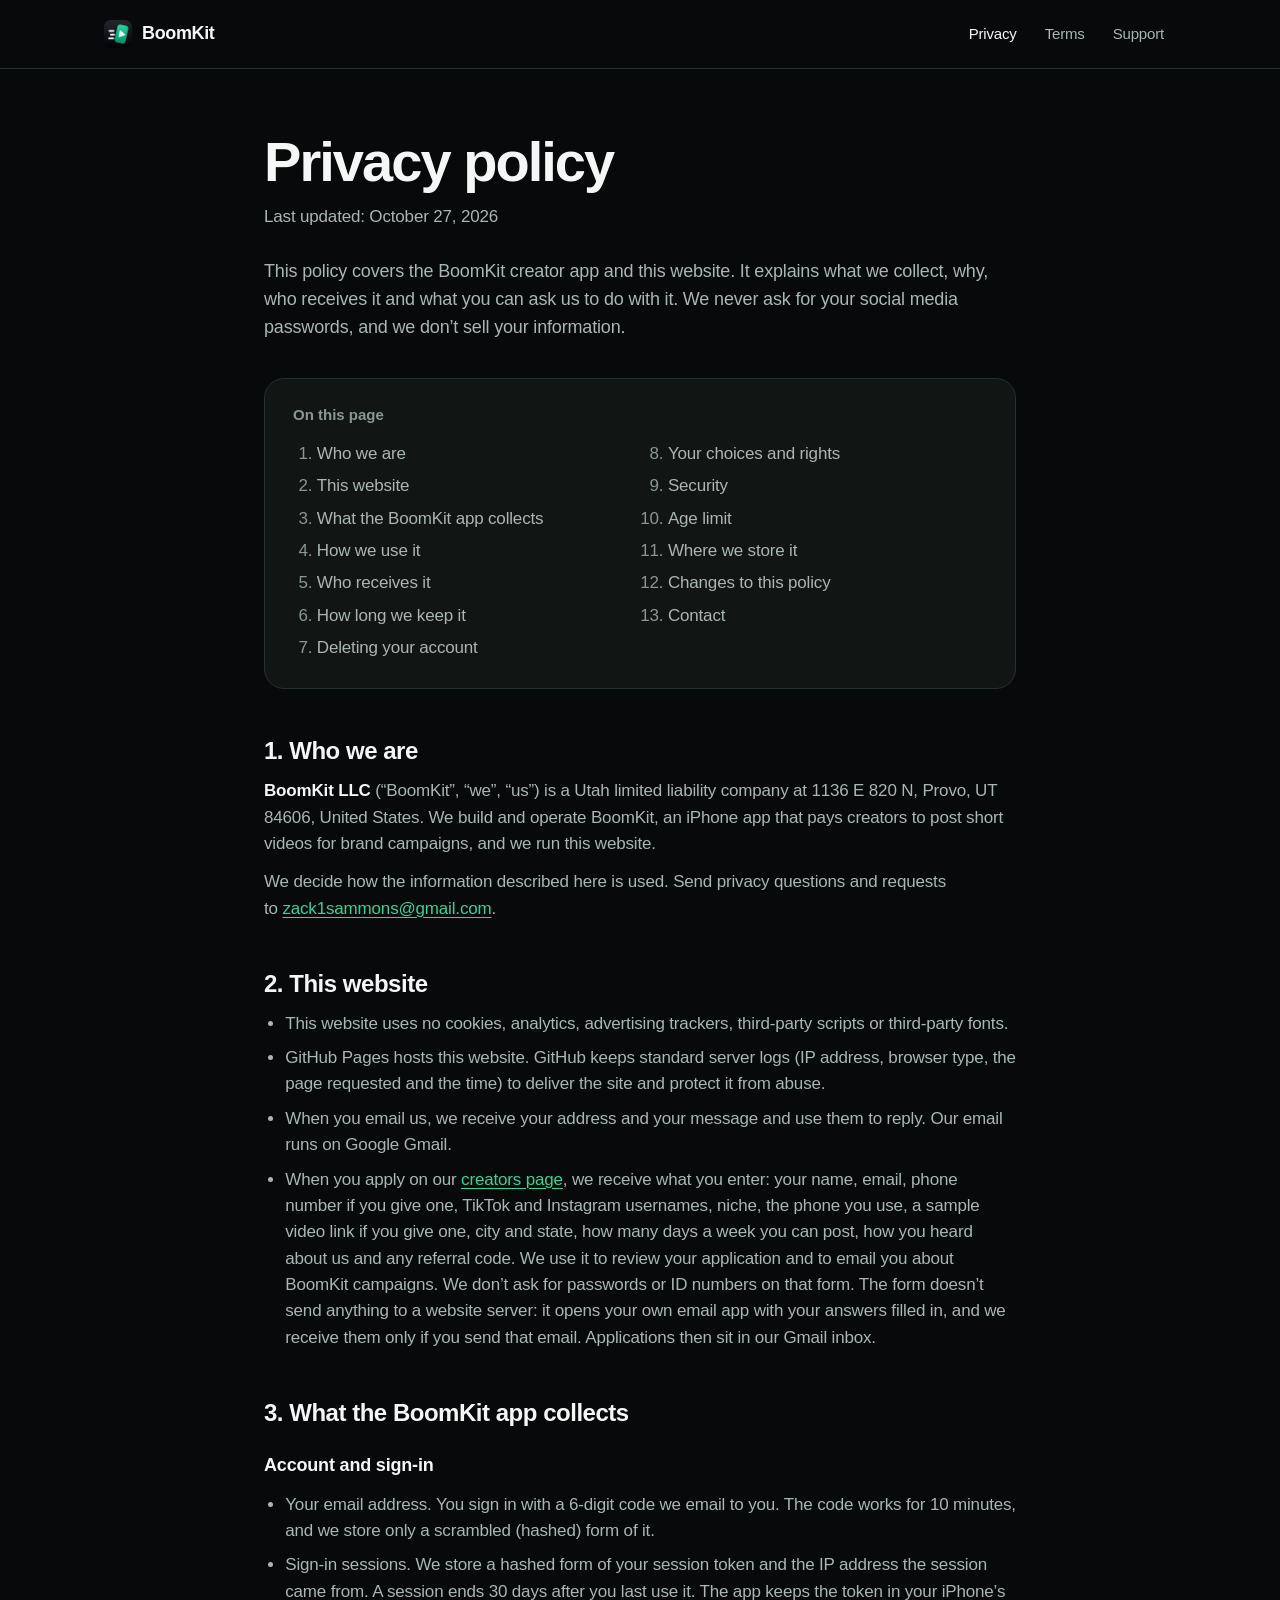
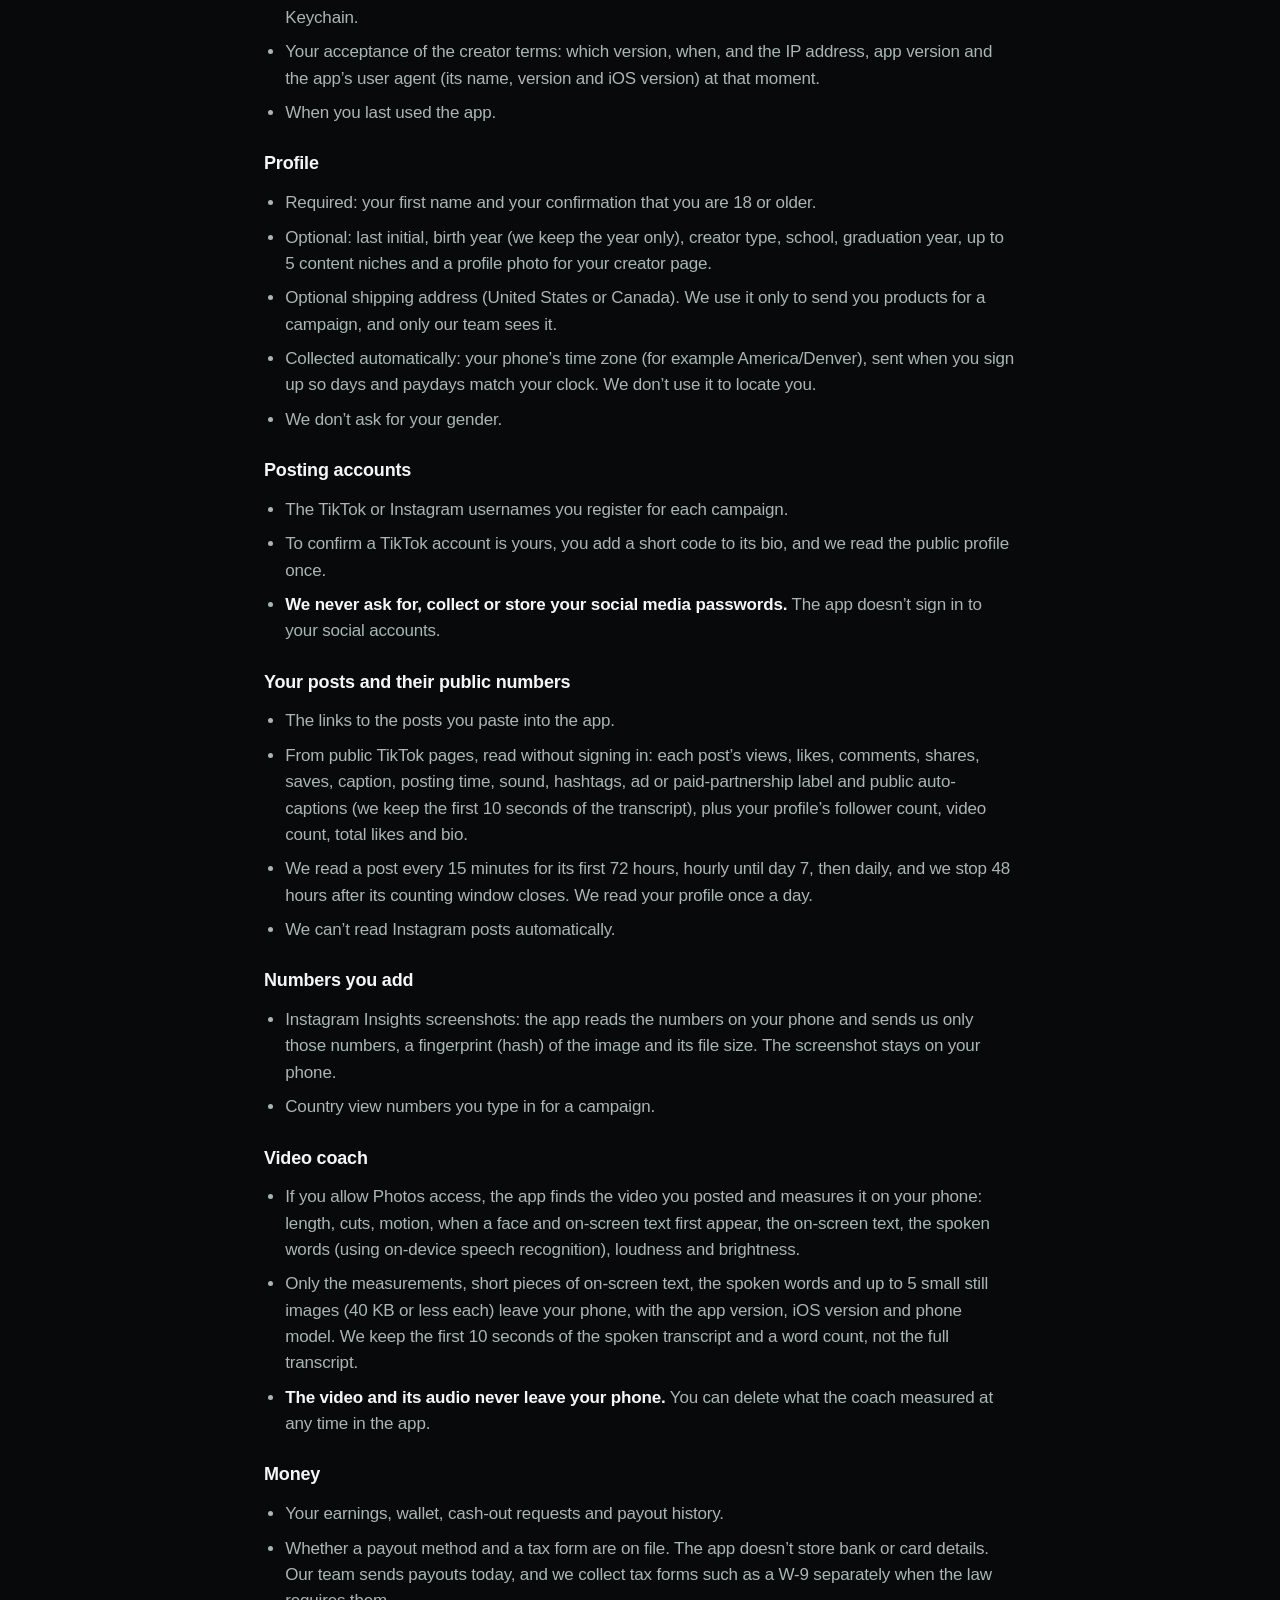
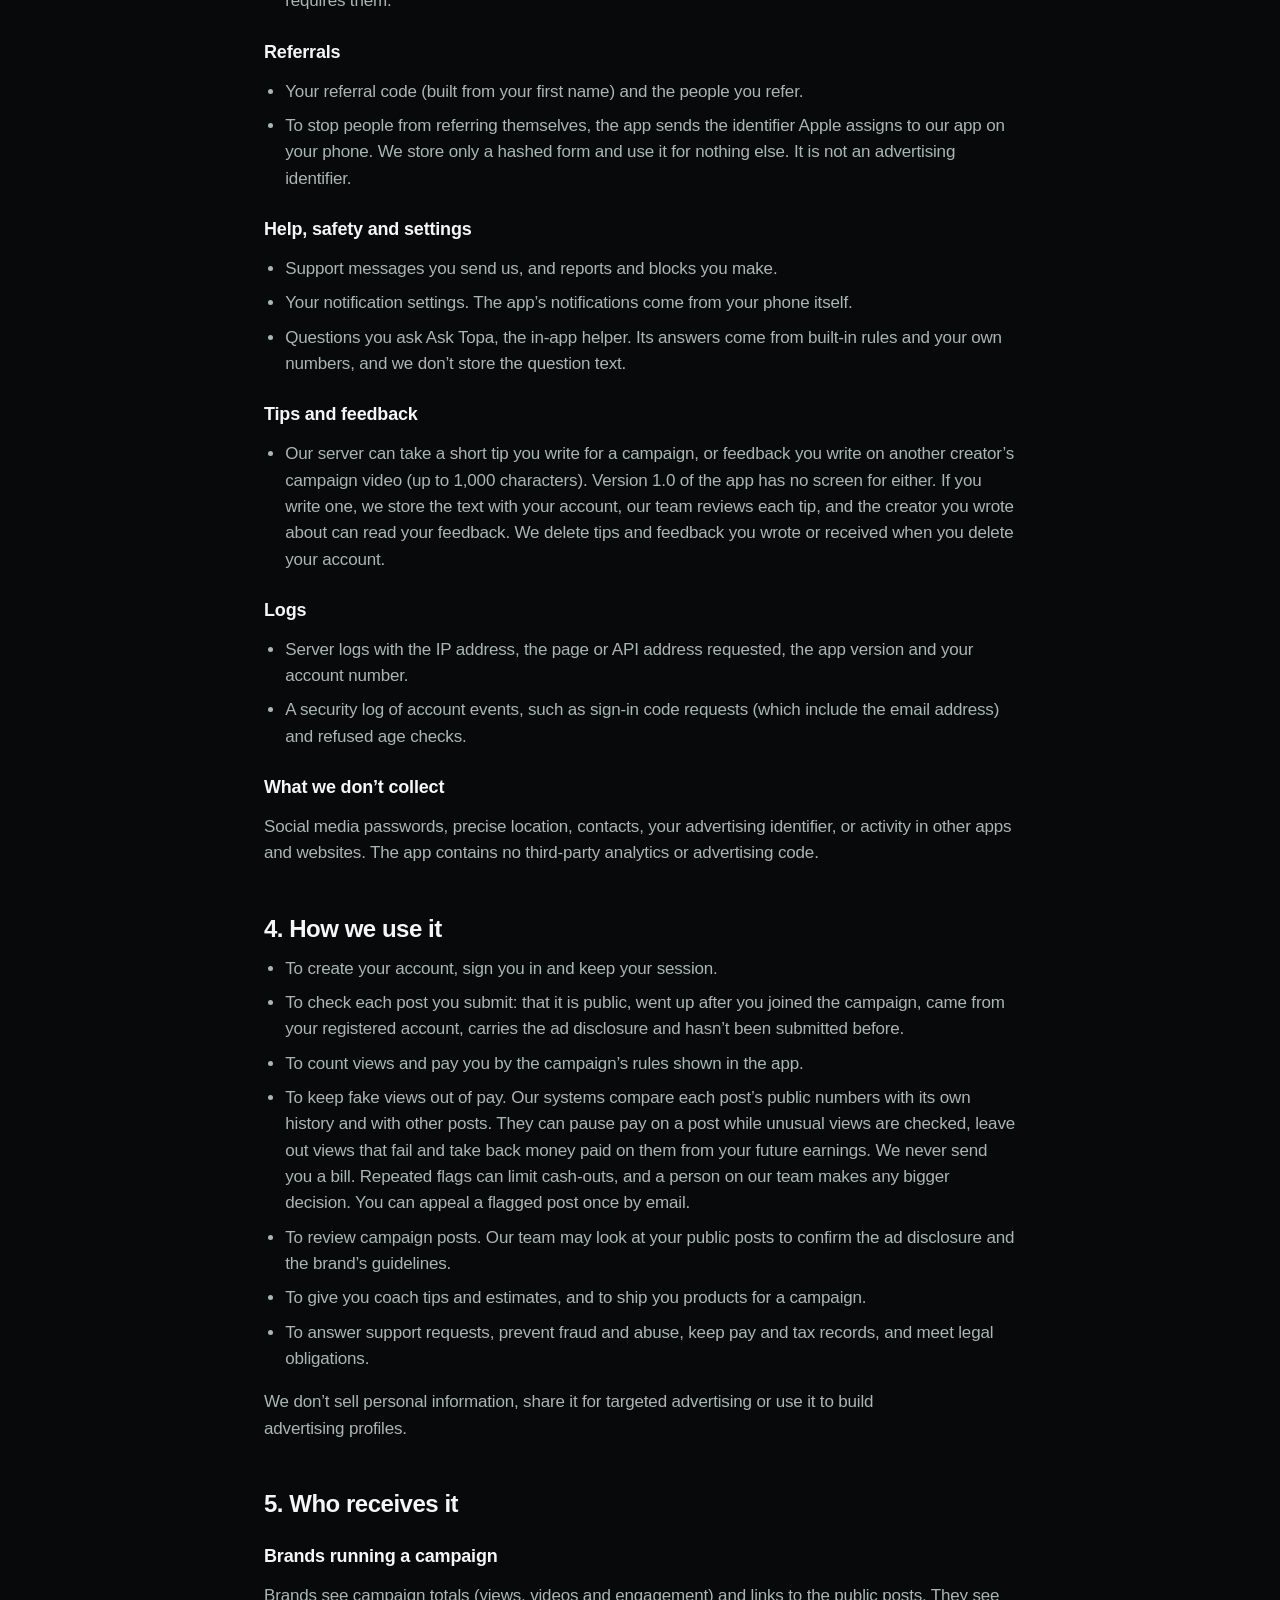
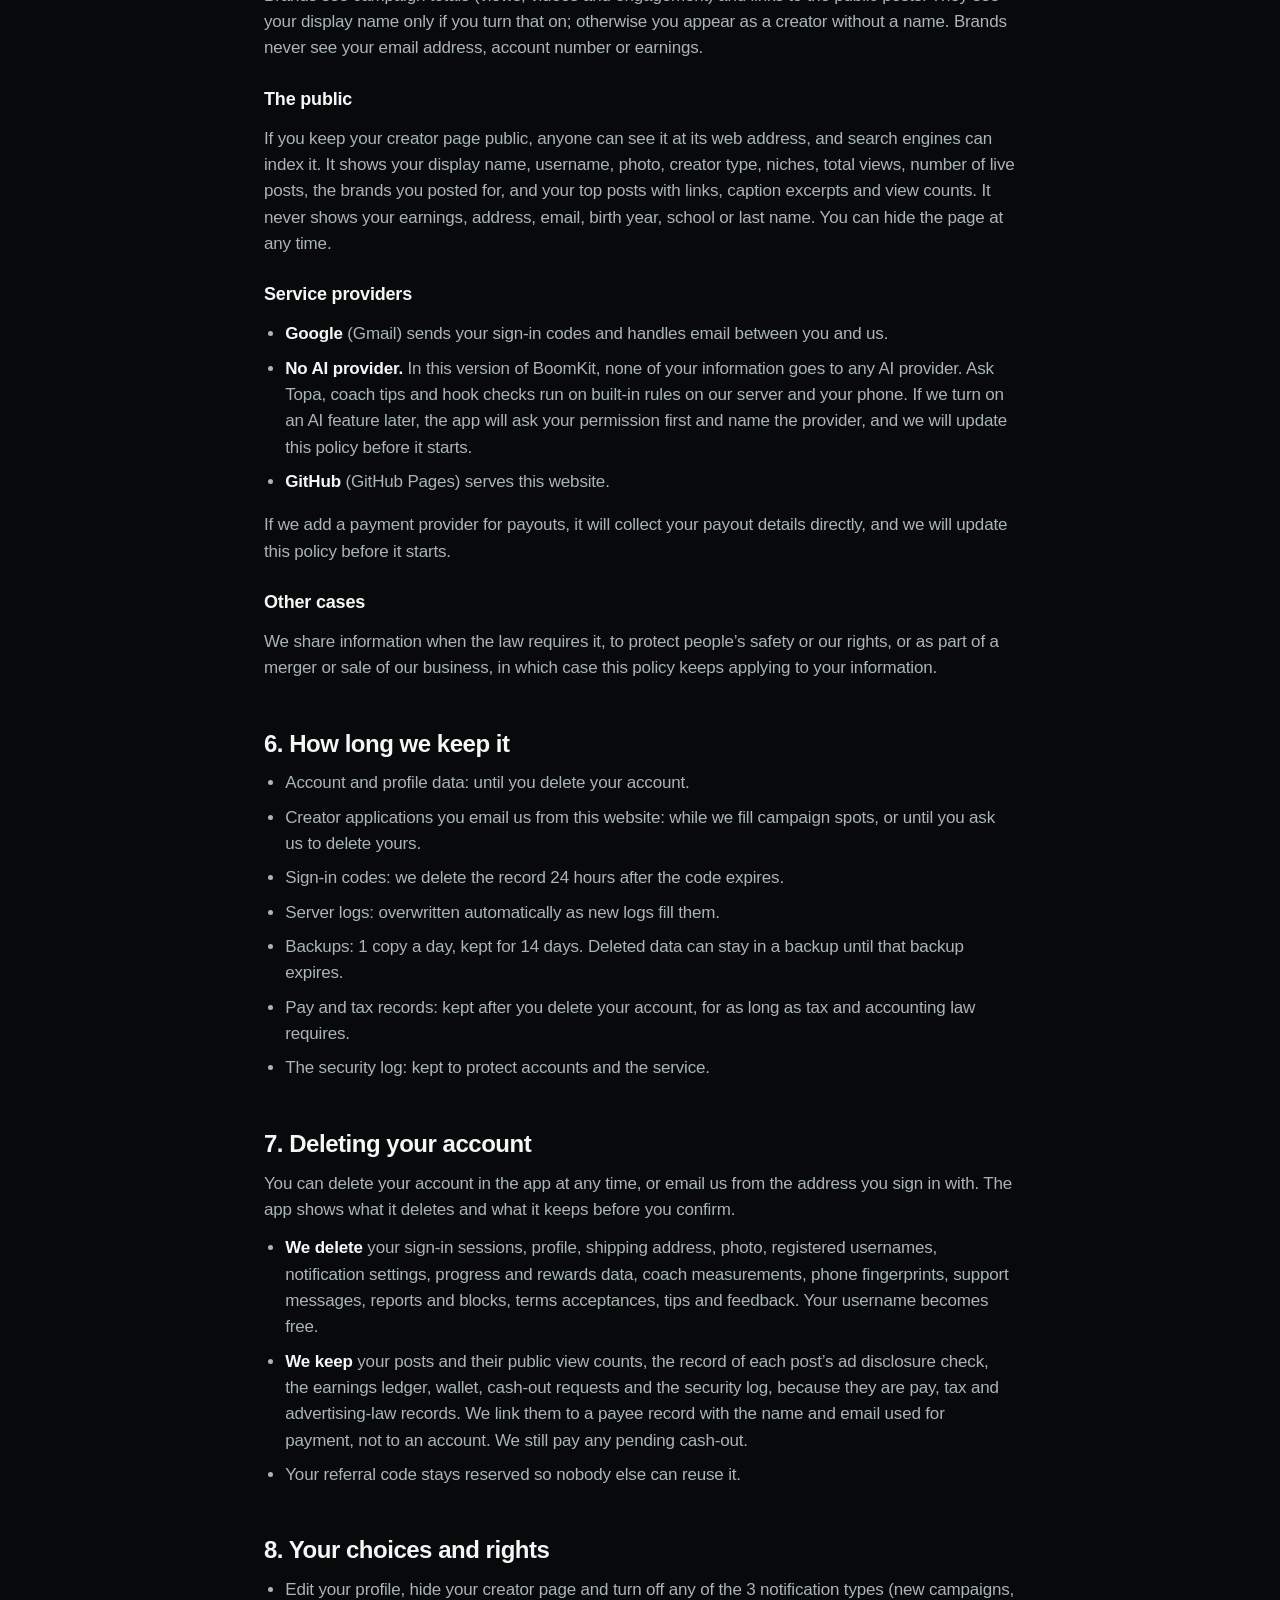
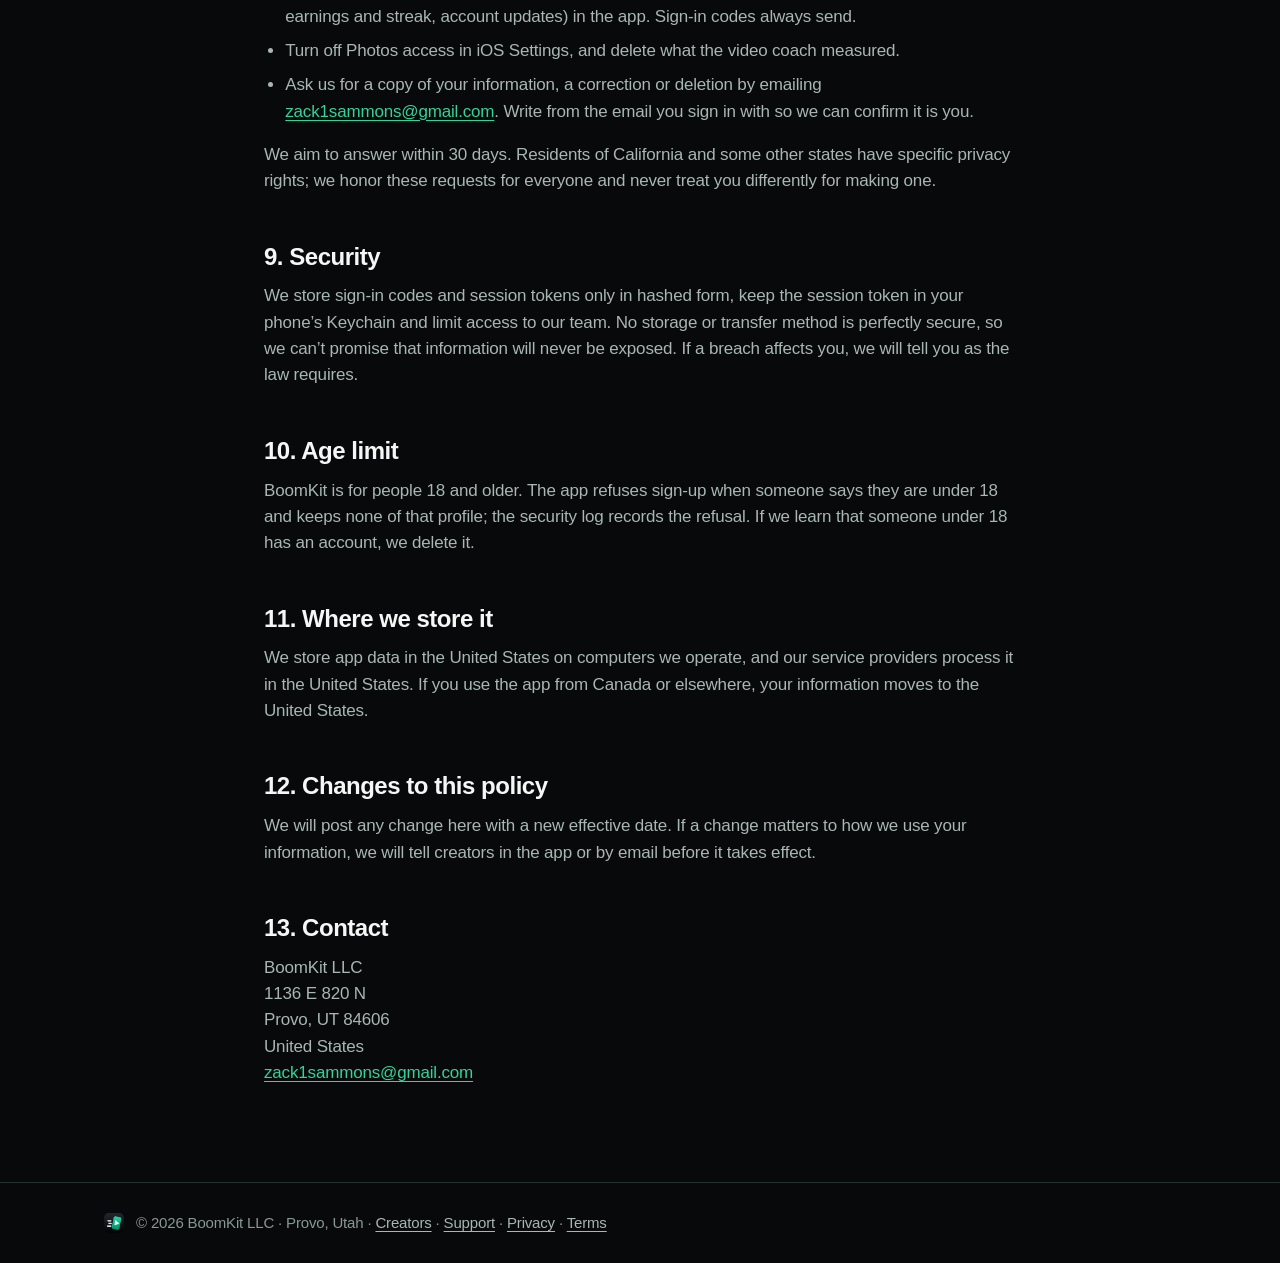
==== privacy/index.html @ 900878e3 "BoomKit site: home, creators, support, privacy, terms BoomKit LLC's public pages for the BoomKit app" ====
<!doctype html>
<!--
  LAWYER REVIEW: a lawyer should review this privacy policy before anyone relies on it.
  Adapted 2026-10-27 from the topazstudiosllc.com policy (drafted 2026-10-21, checked against the code 2026-10-24;
  Canvas/app/appstore/PRIVACY-LABELS.md maps each claim to the code). BoomKit LLC operates the app since 2026-10-27.
  Points to settle: the app server runs on Zack's Mac mini, so no encryption-in-transit claim yet; Gmail sends sign-in
  codes; the security log has no deletion period; the 30-day answer time; no retention period for emailed creator
  applications; the contact address is Zack's Gmail until zack@boomkit.app exists (assets/contact.js).
-->
<html lang="en">
<head>
  <meta charset="utf-8">
  <meta name="viewport" content="width=device-width, initial-scale=1, viewport-fit=cover">
  <title>Privacy policy: BoomKit</title>
  <meta name="description" content="How BoomKit LLC handles information in the BoomKit creator app and on this website.">
  <meta name="theme-color" content="#07090a">
  <meta name="color-scheme" content="dark">
  <link rel="canonical" href="https://zack1sammons-rgb.github.io/boomkit-site/privacy/">
  <link rel="icon" href="../assets/boomkit-icon.png" type="image/png">
  <link rel="apple-touch-icon" href="../apple-touch-icon.png">
  <link rel="stylesheet" href="../assets/site.css">
  <script src="../assets/contact.js" defer></script>
</head>
<body>
  <a class="skip" href="#main">Skip to content</a>

  <header class="site-header">
    <div class="wrap">
      <a class="brand" href="../" translate="no">
        <img src="../assets/boomkit-icon.png" width="28" height="28" alt="">
        <span>BoomKit</span>
      </a>
      <nav aria-label="Main">
        <ul class="nav">
          <li class="nav-extra"><a href="../privacy/" aria-current="page">Privacy</a></li>
          <li class="nav-extra"><a href="../terms/">Terms</a></li>
          <li><a href="../support/">Support</a></li>
        </ul>
      </nav>
    </div>
  </header>

  <main id="main" class="legal">
    <div class="wrap">
      <h1>Privacy policy</h1>
      <p class="effective">Last updated: October 27, 2026</p>
      <p class="summary">This policy covers the BoomKit creator app and this website. It explains what we collect, why, who receives it and what you can ask us to do with it. We never ask for your social media passwords, and we don’t sell your information.</p>

      <nav class="toc" aria-labelledby="toc-title">
        <h2 id="toc-title">On this page</h2>
        <ol>
          <li><a href="#who">Who we are</a></li>
          <li><a href="#website">This website</a></li>
          <li><a href="#app">What the BoomKit app collects</a></li>
          <li><a href="#use">How we use it</a></li>
          <li><a href="#sharing">Who receives it</a></li>
          <li><a href="#retention">How long we keep it</a></li>
          <li><a href="#deletion">Deleting your account</a></li>
          <li><a href="#rights">Your choices and rights</a></li>
          <li><a href="#security">Security</a></li>
          <li><a href="#children">Age limit</a></li>
          <li><a href="#location">Where we store it</a></li>
          <li><a href="#changes">Changes to this policy</a></li>
          <li><a href="#contact">Contact</a></li>
        </ol>
      </nav>

      <section id="who" aria-labelledby="who-title">
        <h2 id="who-title">1. Who we are</h2>
        <p><strong translate="no">BoomKit LLC</strong> (“BoomKit”, “we”, “us”) is a Utah limited liability company at 1136 E 820 N, Provo, UT 84606, United States. We build and operate BoomKit, an iPhone app that pays creators to post short videos for brand campaigns, and we run this website.</p>
        <p>We decide how the information described here is used. Send privacy questions and requests to <a data-email href="../support/">our support page</a>.</p>
      </section>

      <section id="website" aria-labelledby="website-title">
        <h2 id="website-title">2. This website</h2>
        <ul>
          <li>This website uses no cookies, analytics, advertising trackers, third-party scripts or third-party fonts.</li>
          <li>GitHub Pages hosts this website. GitHub keeps standard server logs (IP address, browser type, the page requested and the time) to deliver the site and protect it from abuse.</li>
          <li>When you email us, we receive your address and your message and use them to reply. Our email runs on Google Gmail.</li>
          <li>When you apply on our <a href="../creators/">creators page</a>, we receive what you enter: your name, email, phone number if you give one, TikTok and Instagram usernames, niche, the phone you use, a sample video link if you give one, city and state, how many days a week you can post, how you heard about us and any referral code. We use it to review your application and to email you about <span translate="no">BoomKit</span> campaigns. We don’t ask for passwords or ID numbers on that form. The form doesn’t send anything to a website server: it opens your own email app with your answers filled in, and we receive them only if you send that email. Applications then sit in our Gmail inbox.</li>
        </ul>
      </section>

      <section id="app" aria-labelledby="app-title">
        <h2 id="app-title">3. What the BoomKit app collects</h2>

        <h3>Account and sign-in</h3>
        <ul>
          <li>Your email address. You sign in with a 6-digit code we email to you. The code works for 10 minutes, and we store only a scrambled (hashed) form of it.</li>
          <li>Sign-in sessions. We store a hashed form of your session token and the IP address the session came from. A session ends 30 days after you last use it. The app keeps the token in your iPhone’s Keychain.</li>
          <li>Your acceptance of the creator terms: which version, when, and the IP address, app version and the app’s user agent (its name, version and iOS version) at that moment.</li>
          <li>When you last used the app.</li>
        </ul>

        <h3>Profile</h3>
        <ul>
          <li>Required: your first name and your confirmation that you are 18 or older.</li>
          <li>Optional: last initial, birth year (we keep the year only), creator type, school, graduation year, up to 5 content niches and a profile photo for your creator page.</li>
          <li>Optional shipping address (United States or Canada). We use it only to send you products for a campaign, and only our team sees it.</li>
          <li>Collected automatically: your phone’s time zone (for example America/Denver), sent when you sign up so days and paydays match your clock. We don’t use it to locate you.</li>
          <li>We don’t ask for your gender.</li>
        </ul>

        <h3>Posting accounts</h3>
        <ul>
          <li>The TikTok or Instagram usernames you register for each campaign.</li>
          <li>To confirm a TikTok account is yours, you add a short code to its bio, and we read the public profile once.</li>
          <li><strong>We never ask for, collect or store your social media passwords.</strong> The app doesn’t sign in to your social accounts.</li>
        </ul>

        <h3>Your posts and their public numbers</h3>
        <ul>
          <li>The links to the posts you paste into the app.</li>
          <li>From public TikTok pages, read without signing in: each post’s views, likes, comments, shares, saves, caption, posting time, sound, hashtags, ad or paid-partnership label and public auto-captions (we keep the first 10 seconds of the transcript), plus your profile’s follower count, video count, total likes and bio.</li>
          <li>We read a post every 15 minutes for its first 72 hours, hourly until day 7, then daily, and we stop 48 hours after its counting window closes. We read your profile once a day.</li>
          <li>We can’t read Instagram posts automatically.</li>
        </ul>

        <h3>Numbers you add</h3>
        <ul>
          <li>Instagram Insights screenshots: the app reads the numbers on your phone and sends us only those numbers, a fingerprint (hash) of the image and its file size. The screenshot stays on your phone.</li>
          <li>Country view numbers you type in for a campaign.</li>
        </ul>

        <h3>Video coach</h3>
        <ul>
          <li>If you allow Photos access, the app finds the video you posted and measures it on your phone: length, cuts, motion, when a face and on-screen text first appear, the on-screen text, the spoken words (using on-device speech recognition), loudness and brightness.</li>
          <li>Only the measurements, short pieces of on-screen text, the spoken words and up to 5 small still images (40&nbsp;KB or less each) leave your phone, with the app version, iOS version and phone model. We keep the first 10 seconds of the spoken transcript and a word count, not the full transcript.</li>
          <li><strong>The video and its audio never leave your phone.</strong> You can delete what the coach measured at any time in the app.</li>
        </ul>

        <h3>Money</h3>
        <ul>
          <li>Your earnings, wallet, cash-out requests and payout history.</li>
          <li>Whether a payout method and a tax form are on file. The app doesn’t store bank or card details. Our team sends payouts today, and we collect tax forms such as a W-9 separately when the law requires them.</li>
        </ul>

        <h3>Referrals</h3>
        <ul>
          <li>Your referral code (built from your first name) and the people you refer.</li>
          <li>To stop people from referring themselves, the app sends the identifier Apple assigns to our app on your phone. We store only a hashed form and use it for nothing else. It is not an advertising identifier.</li>
        </ul>

        <h3>Help, safety and settings</h3>
        <ul>
          <li>Support messages you send us, and reports and blocks you make.</li>
          <li>Your notification settings. The app’s notifications come from your phone itself.</li>
          <li>Questions you ask Ask Topa, the in-app helper. Its answers come from built-in rules and your own numbers, and we don’t store the question text.</li>
        </ul>

        <h3>Tips and feedback</h3>
        <ul>
          <li>Our server can take a short tip you write for a campaign, or feedback you write on another creator’s campaign video (up to 1,000 characters). Version 1.0 of the app has no screen for either. If you write one, we store the text with your account, our team reviews each tip, and the creator you wrote about can read your feedback. We delete tips and feedback you wrote or received when you delete your account.</li>
        </ul>

        <h3>Logs</h3>
        <ul>
          <li>Server logs with the IP address, the page or API address requested, the app version and your account number.</li>
          <li>A security log of account events, such as sign-in code requests (which include the email address) and refused age checks.</li>
        </ul>

        <h3>What we don’t collect</h3>
        <p>Social media passwords, precise location, contacts, your advertising identifier, or activity in other apps and websites. The app contains no third-party analytics or advertising code.</p>
      </section>

      <section id="use" aria-labelledby="use-title">
        <h2 id="use-title">4. How we use it</h2>
        <ul>
          <li>To create your account, sign you in and keep your session.</li>
          <li>To check each post you submit: that it is public, went up after you joined the campaign, came from your registered account, carries the ad disclosure and hasn’t been submitted before.</li>
          <li>To count views and pay you by the campaign’s rules shown in the app.</li>
          <li>To keep fake views out of pay. Our systems compare each post’s public numbers with its own history and with other posts. They can pause pay on a post while unusual views are checked, leave out views that fail and take back money paid on them from your future earnings. We never send you a bill. Repeated flags can limit cash-outs, and a person on our team makes any bigger decision. You can appeal a flagged post once by email.</li>
          <li>To review campaign posts. Our team may look at your public posts to confirm the ad disclosure and the brand’s guidelines.</li>
          <li>To give you coach tips and estimates, and to ship you products for a campaign.</li>
          <li>To answer support requests, prevent fraud and abuse, keep pay and tax records, and meet legal obligations.</li>
        </ul>
        <p>We don’t sell personal information, share it for targeted advertising or use it to build advertising profiles.</p>
      </section>

      <section id="sharing" aria-labelledby="sharing-title">
        <h2 id="sharing-title">5. Who receives it</h2>
        <h3>Brands running a campaign</h3>
        <p>Brands see campaign totals (views, videos and engagement) and links to the public posts. They see your display name only if you turn that on; otherwise you appear as a creator without a name. Brands never see your email address, account number or earnings.</p>

        <h3>The public</h3>
        <p>If you keep your creator page public, anyone can see it at its web address, and search engines can index it. It shows your display name, username, photo, creator type, niches, total views, number of live posts, the brands you posted for, and your top posts with links, caption excerpts and view counts. It never shows your earnings, address, email, birth year, school or last name. You can hide the page at any time.</p>

        <h3>Service providers</h3>
        <ul>
          <li><strong>Google</strong> (Gmail) sends your sign-in codes and handles email between you and us.</li>
          <li><strong>No AI provider.</strong> In this version of BoomKit, none of your information goes to any AI provider. Ask Topa, coach tips and hook checks run on built-in rules on our server and your phone. If we turn on an AI feature later, the app will ask your permission first and name the provider, and we will update this policy before it starts.</li>
          <li><strong>GitHub</strong> (GitHub Pages) serves this website.</li>
        </ul>
        <p>If we add a payment provider for payouts, it will collect your payout details directly, and we will update this policy before it starts.</p>

        <h3>Other cases</h3>
        <p>We share information when the law requires it, to protect people’s safety or our rights, or as part of a merger or sale of our business, in which case this policy keeps applying to your information.</p>
      </section>

      <section id="retention" aria-labelledby="retention-title">
        <h2 id="retention-title">6. How long we keep it</h2>
        <ul>
          <li>Account and profile data: until you delete your account.</li>
          <li>Creator applications you email us from this website: while we fill campaign spots, or until you ask us to delete yours.</li>
          <li>Sign-in codes: we delete the record 24 hours after the code expires.</li>
          <li>Server logs: overwritten automatically as new logs fill them.</li>
          <li>Backups: 1 copy a day, kept for 14 days. Deleted data can stay in a backup until that backup expires.</li>
          <li>Pay and tax records: kept after you delete your account, for as long as tax and accounting law requires.</li>
          <li>The security log: kept to protect accounts and the service.</li>
        </ul>
      </section>

      <section id="deletion" aria-labelledby="deletion-title">
        <h2 id="deletion-title">7. Deleting your account</h2>
        <p>You can delete your account in the app at any time, or email us from the address you sign in with. The app shows what it deletes and what it keeps before you confirm.</p>
        <ul>
          <li><strong>We delete</strong> your sign-in sessions, profile, shipping address, photo, registered usernames, notification settings, progress and rewards data, coach measurements, phone fingerprints, support messages, reports and blocks, terms acceptances, tips and feedback. Your username becomes free.</li>
          <li><strong>We keep</strong> your posts and their public view counts, the record of each post’s ad disclosure check, the earnings ledger, wallet, cash-out requests and the security log, because they are pay, tax and advertising-law records. We link them to a payee record with the name and email used for payment, not to an account. We still pay any pending cash-out.</li>
          <li>Your referral code stays reserved so nobody else can reuse it.</li>
        </ul>
      </section>

      <section id="rights" aria-labelledby="rights-title">
        <h2 id="rights-title">8. Your choices and rights</h2>
        <ul>
          <li>Edit your profile, hide your creator page and turn off any of the 3 notification types (new campaigns, earnings and streak, account updates) in the app. Sign-in codes always send.</li>
          <li>Turn off Photos access in iOS Settings, and delete what the video coach measured.</li>
          <li>Ask us for a copy of your information, a correction or deletion by emailing <a data-email href="../support/">our support page</a>. Write from the email you sign in with so we can confirm it is you.</li>
        </ul>
        <p>We aim to answer within 30 days. Residents of California and some other states have specific privacy rights; we honor these requests for everyone and never treat you differently for making one.</p>
      </section>

      <section id="security" aria-labelledby="security-title">
        <h2 id="security-title">9. Security</h2>
        <p>We store sign-in codes and session tokens only in hashed form, keep the session token in your phone’s Keychain and limit access to our team. No storage or transfer method is perfectly secure, so we can’t promise that information will never be exposed. If a breach affects you, we will tell you as the law requires.</p>
      </section>

      <section id="children" aria-labelledby="children-title">
        <h2 id="children-title">10. Age limit</h2>
        <p>BoomKit is for people 18 and older. The app refuses sign-up when someone says they are under 18 and keeps none of that profile; the security log records the refusal. If we learn that someone under 18 has an account, we delete it.</p>
      </section>

      <section id="location" aria-labelledby="location-title">
        <h2 id="location-title">11. Where we store it</h2>
        <p>We store app data in the United States on computers we operate, and our service providers process it in the United States. If you use the app from Canada or elsewhere, your information moves to the United States.</p>
      </section>

      <section id="changes" aria-labelledby="changes-title">
        <h2 id="changes-title">12. Changes to this policy</h2>
        <p>We will post any change here with a new effective date. If a change matters to how we use your information, we will tell creators in the app or by email before it takes effect.</p>
      </section>

      <section id="contact" aria-labelledby="contact-title">
        <h2 id="contact-title">13. Contact</h2>
        <p><span translate="no">BoomKit LLC</span><br>1136 E 820 N<br>Provo, UT 84606<br>United States<br><a data-email data-subject="BoomKit privacy" href="../support/">our support page</a></p>
      </section>
    </div>
  </main>

  <footer class="site-footer">
    <div class="wrap">
      <img src="../assets/boomkit-icon.png" width="20" height="20" alt="">
      <p><span class="nowrap">© 2026 <span translate="no">BoomKit LLC</span></span> <span class="nowrap">· Provo, Utah</span> <span class="nowrap">· <a href="../creators/">Creators</a> · <a href="../support/">Support</a> · <a href="../privacy/" aria-current="page">Privacy</a> · <a href="../terms/">Terms</a></span></p>
    </div>
  </footer>
</body>
</html>
---- assets/site.css ----
/* BoomKit. One stylesheet for every page. Dark only, matching the app (near-black canvas, the icon green). */

:root {
  color-scheme: dark;

  --bg: #07090a;
  --surface: #111615;
  --surface-2: #171d1c;
  --line: #26302e;
  --ink: #f4f7f6;
  --ink-2: #a9b6b2;
  --mute: #8a9894;
  --accent: #34d399;
  --accent-hover: #6ee7b7;
  --accent-ink: #04140b;

  --font: -apple-system, BlinkMacSystemFont, "SF Pro Text", "Segoe UI", Roboto, "Helvetica Neue", Arial, sans-serif;
  --font-display: -apple-system, BlinkMacSystemFont, "SF Pro Display", "Segoe UI", Roboto, "Helvetica Neue", Arial, sans-serif;

  /* Motion tokens, from the animate skill */
  --ease-out: cubic-bezier(0.23, 1, 0.32, 1);

  /* Radius system: controls are pills, panels are 20px */
  --r-panel: 20px;
  --r-pill: 999px;

  --gutter: max(16px, env(safe-area-inset-left, 0px));
  --gutter-r: max(16px, env(safe-area-inset-right, 0px));
}

*,
*::before,
*::after { box-sizing: border-box; }

html {
  -webkit-text-size-adjust: 100%;
  -webkit-tap-highlight-color: transparent;
  background: var(--bg);
}

@media (prefers-reduced-motion: no-preference) {
  html { scroll-behavior: smooth; }
}

body {
  margin: 0;
  background: var(--bg);
  color: var(--ink);
  font-family: var(--font);
  font-size: 17px;
  line-height: 1.55;
  letter-spacing: -0.01em;
  -webkit-font-smoothing: antialiased;
  -moz-osx-font-smoothing: grayscale;
  overflow-wrap: break-word;
}

h1, h2, h3 {
  font-family: var(--font-display);
  color: var(--ink);
  text-wrap: balance;
  margin: 0;
}

p { margin: 0; text-wrap: pretty; }

img, svg { display: block; max-width: 100%; }

a { color: var(--accent); text-decoration-thickness: 1px; text-underline-offset: 3px; }

a,
button {
  touch-action: manipulation;
  transition: color 150ms ease, background-color 150ms ease, border-color 150ms ease;
}

:focus-visible {
  outline: 2px solid var(--accent);
  outline-offset: 3px;
  border-radius: 6px;
}

[id] { scroll-margin-top: 24px; }

.skip {
  position: absolute;
  left: 16px;
  top: -100px;
  z-index: 10;
  background: var(--accent);
  color: var(--accent-ink);
  padding: 10px 16px;
  border-radius: var(--r-pill);
  font-weight: 600;
  text-decoration: none;
}
.skip:focus { top: 12px; }

.wrap {
  width: 100%;
  max-width: 1120px;
  margin: 0 auto;
  padding-left: max(24px, var(--gutter));
  padding-right: max(24px, var(--gutter-r));
}

.nowrap { white-space: nowrap; }

/* Header */

.site-header {
  padding-top: env(safe-area-inset-top, 0px);
  border-bottom: 1px solid var(--line);
}
.site-header .wrap {
  display: flex;
  align-items: center;
  justify-content: space-between;
  gap: 16px;
  min-height: 68px;
}

.brand {
  display: inline-flex;
  align-items: center;
  gap: 10px;
  color: var(--ink);
  text-decoration: none;
  font-family: var(--font-display);
  font-weight: 700;
  font-size: 18px;
  letter-spacing: -0.02em;
  min-width: 0;
  -webkit-user-select: none;
  user-select: none;
}
.brand svg { width: 28px; height: 28px; flex: none; }

.nav {
  display: flex;
  align-items: center;
  gap: 4px;
  margin: 0;
  padding: 0;
  list-style: none;
}
.nav a {
  display: inline-flex;
  align-items: center;
  min-height: 44px;
  padding: 0 12px;
  border-radius: var(--r-pill);
  color: var(--ink-2);
  text-decoration: none;
  font-size: 15px;
  font-weight: 500;
  -webkit-user-select: none;
  user-select: none;
}
.nav a[aria-current="page"] { color: var(--ink); }

/* Buttons */

.btn {
  display: inline-flex;
  align-items: center;
  justify-content: center;
  gap: 8px;
  min-height: 48px;
  padding: 0 22px;
  border-radius: var(--r-pill);
  border: 1px solid transparent;
  font-family: var(--font);
  font-size: 16px;
  font-weight: 600;
  letter-spacing: -0.01em;
  text-decoration: none;
  white-space: nowrap;
  -webkit-user-select: none;
  user-select: none;
  transition: background-color 150ms ease, border-color 150ms ease, color 150ms ease, transform 160ms var(--ease-out);
}
/* Press feedback: quick on the way down, a little slower on release (asymmetric, per review-animations) */
.btn:active { transform: scale(0.97); transition-duration: 100ms; }
.nav a:active { color: var(--ink); background: var(--surface-2); }
a:where(:not(.btn, .brand, .skip)):active { color: var(--accent-hover); }

.btn-primary { background: var(--accent); color: var(--accent-ink); }
.btn-quiet { background: transparent; color: var(--ink); border-color: var(--line); }

@media (hover: hover) and (pointer: fine) {
  a:hover { color: var(--accent-hover); }
  .nav a:hover { color: var(--ink); background: var(--surface-2); }
  .btn-primary:hover { background: var(--accent-hover); color: var(--accent-ink); }
  .btn-quiet:hover { border-color: var(--mute); color: var(--ink); }
  .brand:hover { color: var(--ink); }
}

@media (prefers-reduced-motion: reduce) {
  .btn:active { transform: none; }
}

/* Home: hero */

.hero { padding: 72px 0 88px; }
.hero .wrap {
  display: grid;
  grid-template-columns: minmax(0, 1.3fr) minmax(0, 0.7fr);
  align-items: center;
  gap: 48px;
}
.hero h1 {
  font-size: clamp(40px, 5.4vw, 72px);
  line-height: 1.02;
  letter-spacing: -0.04em;
  font-weight: 700;
}
.hero .lede {
  margin-top: 24px;
  max-width: 34ch;
  font-size: clamp(18px, 1.6vw, 21px);
  line-height: 1.5;
  color: var(--ink-2);
}
.hero .actions { margin-top: 36px; display: flex; flex-wrap: wrap; gap: 12px; }

.gem-stage {
  position: relative;
  aspect-ratio: 1 / 1;
  border-radius: var(--r-panel);
  background:
    radial-gradient(60% 60% at 50% 42%, rgba(52, 211, 153, 0.14), rgba(52, 211, 153, 0) 70%),
    var(--surface);
  border: 1px solid var(--line);
  display: grid;
  place-items: center;
}
.gem-stage svg { width: 56%; height: auto; }

/* Home: sections */

.section { padding: 88px 0; border-top: 1px solid var(--line); }
.section h2 {
  font-size: clamp(30px, 3.6vw, 44px);
  line-height: 1.08;
  letter-spacing: -0.03em;
  font-weight: 700;
}
.section .intro { margin-top: 16px; max-width: 62ch; color: var(--ink-2); font-size: 18px; }

.services {
  margin: 48px 0 0;
  padding: 0;
  list-style: none;
  display: grid;
  grid-template-columns: repeat(2, minmax(0, 1fr));
  gap: 0 48px;
}
.services li { padding: 22px 0; border-top: 1px solid var(--line); }
.services h3 { font-size: 19px; letter-spacing: -0.015em; font-weight: 600; }
.services p { margin-top: 6px; color: var(--ink-2); }

.product {
  display: grid;
  grid-template-columns: auto minmax(0, 1fr);
  gap: 40px;
  align-items: start;
  padding: 40px;
  border-radius: var(--r-panel);
  background: var(--surface);
  border: 1px solid var(--line);
}
.product img {
  width: 128px;
  height: 128px;
  border-radius: 29px;
}
.product p { margin-top: 14px; max-width: 58ch; color: var(--ink-2); font-size: 18px; }
.product .actions { margin-top: 28px; display: flex; flex-wrap: wrap; gap: 12px; }

.contact-grid {
  display: grid;
  grid-template-columns: minmax(0, 1fr) minmax(0, 1fr);
  gap: 48px;
  margin-top: 40px;
}
.contact-grid h3 {
  font-size: 15px;
  font-weight: 600;
  color: var(--mute);
  letter-spacing: 0;
}
.contact-big {
  margin-top: 8px;
  font-family: var(--font-display);
  font-size: clamp(22px, 2.6vw, 30px);
  font-weight: 600;
  letter-spacing: -0.02em;
  line-height: 1.25;
}
.contact-big a { color: var(--ink); text-decoration: underline; text-decoration-color: var(--accent); }
address { font-style: normal; }
.contact-gap { margin-top: 36px; }
.contact-address { margin-top: 8px; font-size: 18px; line-height: 1.55; color: var(--ink); }
.contact-note { margin-top: 12px; color: var(--ink-2); max-width: 46ch; }

.facts {
  margin: 8px 0 0;
  display: grid;
  grid-template-columns: max-content minmax(0, 1fr);
  gap: 10px 24px;
}
.facts dt { color: var(--mute); }
.facts dd { margin: 0; color: var(--ink); font-variant-numeric: tabular-nums; }

/* Footer */

.site-footer {
  border-top: 1px solid var(--line);
  padding: 28px 0 calc(28px + env(safe-area-inset-bottom, 0px));
  color: var(--mute);
  font-size: 15px;
}
.site-footer .wrap {
  display: flex;
  align-items: center;
  gap: 12px;
  flex-wrap: wrap;
}
.site-footer svg { width: 20px; height: 20px; flex: none; }
.site-footer a { color: var(--ink-2); }

/* Legal pages */

.legal { padding: 64px 0 96px; }
.legal .wrap { max-width: 800px; }
.legal h1 {
  font-size: clamp(36px, 5vw, 56px);
  line-height: 1.05;
  letter-spacing: -0.035em;
  font-weight: 700;
}
.legal .effective { margin-top: 12px; color: var(--ink-2); font-weight: 500; }
.legal .summary { margin-top: 28px; font-size: 18px; color: var(--ink-2); }

.toc {
  margin-top: 36px;
  padding: 24px 28px;
  border-radius: var(--r-panel);
  background: var(--surface);
  border: 1px solid var(--line);
}
.toc h2 { font-size: 15px; font-weight: 600; color: var(--mute); letter-spacing: 0; }
.toc ol {
  margin: 12px 0 0;
  padding-left: 1.4em;
  columns: 2;
  column-gap: 32px;
  color: var(--mute);
  font-variant-numeric: tabular-nums;
}
.toc li { break-inside: avoid; padding: 3px 0; }
.toc a { color: var(--ink-2); text-decoration: none; }

.legal section { margin-top: 48px; }
.legal section h2 {
  font-size: 24px;
  line-height: 1.2;
  letter-spacing: -0.02em;
  font-weight: 700;
}
.legal section h3 { margin-top: 24px; font-size: 18px; font-weight: 600; letter-spacing: -0.01em; }
.legal section p,
.legal section ul { margin-top: 12px; color: var(--ink-2); }
.legal section ul { padding-left: 1.25em; }
.legal section li { margin-top: 8px; }
.legal strong { color: var(--ink); font-weight: 600; }

@media (hover: hover) and (pointer: fine) {
  .toc a:hover { color: var(--accent-hover); }
}

/* Phone and tablet */

@media (max-width: 860px) {
  .hero { padding: 48px 0 64px; }
  .hero .wrap { grid-template-columns: 1fr; gap: 40px; }
  .gem-stage { aspect-ratio: 16 / 9; }
  .gem-stage svg { width: 30%; }
  .section { padding: 64px 0; }
  .services { grid-template-columns: 1fr; }
  .product { grid-template-columns: 1fr; gap: 24px; padding: 28px; }
  .product img { width: 96px; height: 96px; border-radius: 22px; }
  .contact-grid { grid-template-columns: 1fr; gap: 36px; }
  .toc ol { columns: 1; }
}

@media (max-width: 520px) {
  .wrap { padding-left: var(--gutter); padding-right: var(--gutter-r); }
  .brand { font-size: 17px; }
  .brand svg { width: 24px; height: 24px; }
  .nav a { padding: 0 9px; font-size: 15px; }
  .nav .nav-extra { display: none; }
  .hero .actions .btn { flex: 1 1 auto; }
  .product { padding: 22px; }
  .facts { grid-template-columns: 1fr; gap: 2px; }
  .facts dd { margin-bottom: 10px; }
  .toc { padding: 20px; }
}

/* ------------------------------------------------------------------------------------------------
   Creators page (/creators/) and its thanks page. Added 2026-10-22.
   Radius rule for these pages: controls (buttons, inputs, selects) are pills, panels are 20px,
   tiles inside a panel are 12px.
   ------------------------------------------------------------------------------------------------ */

:root {
  --err: #ff8f85;
  --r-tile: 12px;
}

.sr-only {
  position: absolute;
  width: 1px;
  height: 1px;
  padding: 0;
  margin: -1px;
  overflow: hidden;
  clip: rect(0, 0, 0, 0);
  white-space: nowrap;
  border: 0;
}

.nav a.nav-cta {
  margin-left: 4px;
  padding: 0 18px;
  color: var(--accent-ink);
  background: var(--accent);
  font-weight: 600;
}
.nav a.nav-cta:active { color: var(--accent-ink); background: var(--accent-hover); }
@media (hover: hover) and (pointer: fine) {
  .nav a.nav-cta:hover { color: var(--accent-ink); background: var(--accent-hover); }
}

/* Hero */

.c-hero { padding: 64px 0 80px; }
.c-hero .wrap {
  display: grid;
  grid-template-columns: minmax(0, 1.35fr) minmax(0, 0.65fr);
  align-items: center;
  gap: 56px;
}
.c-hero h1 {
  font-size: clamp(44px, 6.2vw, 84px);
  line-height: 1;
  letter-spacing: -0.045em;
  font-weight: 700;
}
.c-hero .lede {
  margin-top: 22px;
  max-width: 36ch;
  font-size: clamp(18px, 1.6vw, 21px);
  line-height: 1.5;
  color: var(--ink-2);
}
.paylines {
  margin: 28px 0 0;
  padding: 0;
  list-style: none;
  display: grid;
  gap: 10px;
  max-width: 40ch;
}
.paylines li {
  padding-left: 16px;
  border-left: 2px solid var(--accent);
  color: var(--ink-2);
  font-size: 18px;
  line-height: 1.45;
}
.paylines strong {
  display: block;
  color: var(--ink);
  font-family: var(--font-display);
  font-size: clamp(21px, 2vw, 25px);
  font-weight: 700;
  letter-spacing: -0.02em;
  font-variant-numeric: tabular-nums;
}
.c-hero .actions { margin-top: 32px; display: flex; flex-wrap: wrap; gap: 12px; }

.c-hero-art {
  aspect-ratio: 4 / 5;
  border-radius: var(--r-panel);
  border: 1px solid var(--line);
  background:
    radial-gradient(70% 55% at 50% 40%, rgba(52, 211, 153, 0.18), rgba(52, 211, 153, 0) 70%),
    var(--surface);
  display: grid;
  place-content: center;
  justify-items: center;
  gap: 18px;
  padding: 32px;
  text-align: center;
}
.c-hero-art img { width: 132px; height: 132px; border-radius: 30px; }
.c-hero-art p { color: var(--ink-2); font-size: 15px; max-width: 20ch; }

@media (prefers-reduced-motion: no-preference) {
  .c-hero-copy > *,
  .c-hero-art {
    animation: c-rise 300ms var(--ease-out) both;
  }
  .c-hero-copy > :nth-child(2) { animation-delay: 40ms; }
  .c-hero-copy > :nth-child(3) { animation-delay: 80ms; }
  .c-hero-copy > :nth-child(4) { animation-delay: 120ms; }
  .c-hero-art { animation-name: c-settle; animation-delay: 60ms; }
}
@media (prefers-reduced-motion: reduce) {
  .c-hero-copy > *,
  .c-hero-art { animation: c-fade 200ms ease both; }
}
@keyframes c-rise { from { opacity: 0; transform: translateY(8px); } }
@keyframes c-settle { from { opacity: 0; transform: scale(0.97); } }
@keyframes c-fade { from { opacity: 0; } }

/* How it works */

.c-split {
  display: grid;
  grid-template-columns: minmax(0, 0.8fr) minmax(0, 1.2fr);
  gap: 48px;
  align-items: start;
}
.c-split .intro { max-width: 34ch; }

.steps {
  margin: 0;
  padding: 0;
  list-style: none;
  counter-reset: step;
}
.steps li {
  counter-increment: step;
  display: grid;
  grid-template-columns: 44px minmax(0, 1fr);
  column-gap: 16px;
  padding: 22px 0;
  border-top: 1px solid var(--line);
}
.steps li:first-child { border-top: 0; padding-top: 4px; }
.steps li::before {
  content: counter(step);
  grid-row: span 2;
  width: 36px;
  height: 36px;
  border-radius: var(--r-pill);
  display: grid;
  place-items: center;
  background: var(--surface-2);
  border: 1px solid var(--line);
  color: var(--accent);
  font-family: var(--font-display);
  font-weight: 700;
  font-size: 16px;
  font-variant-numeric: tabular-nums;
}
.steps h3 { font-size: 20px; letter-spacing: -0.015em; font-weight: 600; padding-top: 4px; }
.steps p { margin-top: 6px; color: var(--ink-2); max-width: 54ch; }

/* The pay */

.pay-grid {
  margin-top: 40px;
  display: grid;
  grid-template-columns: repeat(12, minmax(0, 1fr));
  gap: 16px;
}
.cell {
  min-width: 0;
  padding: 28px;
  border-radius: var(--r-panel);
  background: var(--surface);
  border: 1px solid var(--line);
}
.cell h3 { font-size: 21px; letter-spacing: -0.02em; font-weight: 700; }
.cell > p { margin-top: 10px; color: var(--ink-2); }
.cell .fine,
.fine { margin-top: 16px; color: var(--mute); font-size: 15px; line-height: 1.5; }

.pay-daily { grid-column: span 7; }
.pay-tiers { grid-column: span 5; }
.pay-views { grid-column: span 7; }
.pay-example { grid-column: span 5; }
.pay-when { grid-column: span 12; background: transparent; }

.ladder {
  margin: 22px 0 0;
  padding: 0;
  list-style: none;
  display: grid;
  grid-template-columns: repeat(7, minmax(0, 1fr));
  align-items: end;
  gap: 6px;
}
.ladder li {
  display: flex;
  flex-direction: column;
  justify-content: space-between;
  gap: 8px;
  min-width: 0;
  padding: 10px 8px;
  border-radius: var(--r-tile);
  background: var(--surface-2);
  border: 1px solid var(--line);
}
/* Each step is taller than the last: daily pay climbs from $5.00 to $6.00 */
.ladder li:nth-child(1) { min-height: 76px; }
.ladder li:nth-child(2) { min-height: 80px; }
.ladder li:nth-child(3) { min-height: 84px; }
.ladder li:nth-child(4) { min-height: 88px; }
.ladder li:nth-child(5) { min-height: 94px; }
.ladder li:nth-child(6) { min-height: 100px; }
.ladder li:nth-child(7) { min-height: 108px; }
.ladder-day { color: var(--mute); font-size: 13px; line-height: 1.2; white-space: nowrap; }
.ladder-amt {
  color: var(--ink);
  font-family: var(--font-display);
  font-weight: 600;
  font-size: 16px;
  letter-spacing: -0.02em;
  font-variant-numeric: tabular-nums;
}
.ladder .ladder-top { background: var(--accent); border-color: var(--accent); }
.ladder .ladder-top .ladder-day { color: var(--accent-ink); }
.ladder .ladder-top .ladder-amt { color: var(--accent-ink); font-weight: 700; }

.tiers {
  margin-top: 18px;
  width: 100%;
  border-collapse: collapse;
  font-variant-numeric: tabular-nums;
}
.tiers th,
.tiers td { padding: 9px 0; text-align: left; font-weight: 500; }
.tiers thead th { color: var(--mute); font-size: 14px; font-weight: 500; padding-top: 0; }
.tiers tbody th { color: var(--ink); font-weight: 600; }
.tiers td { color: var(--ink-2); }
.tiers tbody tr { border-top: 1px solid var(--line); }
.tiers td:last-child,
.tiers thead th:last-child { text-align: right; }

.rates { margin: 18px 0 0; display: grid; gap: 0; }
.rates div {
  display: grid;
  grid-template-columns: minmax(0, 0.9fr) minmax(0, 1.1fr);
  gap: 16px;
  align-items: baseline;
  padding: 12px 0;
  border-top: 1px solid var(--line);
}
.rates div:first-child { border-top: 0; padding-top: 4px; }
.rates dt {
  color: var(--ink);
  font-family: var(--font-display);
  font-weight: 700;
  font-size: 20px;
  letter-spacing: -0.02em;
  font-variant-numeric: tabular-nums;
}
.rates dd { margin: 0; color: var(--ink-2); }

.pay-example {
  background:
    radial-gradient(90% 70% at 100% 0%, rgba(52, 211, 153, 0.16), rgba(52, 211, 153, 0) 70%),
    var(--surface-2);
  border-color: rgba(52, 211, 153, 0.32);
  display: flex;
  flex-direction: column;
}
.example-label { margin-top: 20px; color: var(--mute); font-size: 15px; }
.example-views {
  margin-top: 2px;
  font-family: var(--font-display);
  font-size: 30px;
  font-weight: 700;
  letter-spacing: -0.03em;
  font-variant-numeric: tabular-nums;
}
.example-range {
  display: block;
  width: 100%;
  height: 44px;
  margin: 6px 0 0;
  accent-color: var(--accent);
  cursor: pointer;
  touch-action: pan-y;
}
.example-range:disabled { cursor: default; opacity: 0.6; }
.example-range:focus-visible { outline-offset: 2px; border-radius: var(--r-pill); }
.example-pay {
  margin-top: 8px;
  display: flex;
  align-items: baseline;
  justify-content: space-between;
  gap: 12px;
  padding-top: 14px;
  border-top: 1px solid var(--line);
}
.example-pay-label { color: var(--ink-2); }
#example-pay-out {
  color: var(--accent);
  font-family: var(--font-display);
  font-size: 34px;
  font-weight: 700;
  letter-spacing: -0.03em;
  font-variant-numeric: tabular-nums;
}
.pay-example .fine:last-child { margin-top: auto; padding-top: 16px; }

.when {
  margin: 18px 0 0;
  display: grid;
  grid-template-columns: repeat(3, minmax(0, 1fr));
  gap: 24px;
}
.when dt {
  color: var(--accent);
  font-family: var(--font-display);
  font-weight: 700;
  font-size: 22px;
  letter-spacing: -0.02em;
}
.when dd { margin: 6px 0 0; color: var(--ink-2); max-width: 32ch; }

.pay-note { margin-top: 20px; max-width: 70ch; color: var(--mute); font-size: 15px; }

/* Who it's for */

.fit {
  margin: 36px 0 0;
  padding: 0;
  list-style: none;
  display: grid;
  grid-template-columns: repeat(4, minmax(0, 1fr));
  gap: 0 32px;
}
.fit li { padding-top: 20px; border-top: 2px solid var(--accent); }
.fit h3 { font-size: 21px; letter-spacing: -0.02em; font-weight: 700; }
.fit p { margin-top: 8px; color: var(--ink-2); }

/* FAQ */

.faq { margin-top: 28px; max-width: 860px; border-top: 1px solid var(--line); }
.faq details { border-bottom: 1px solid var(--line); }
.faq summary {
  list-style: none;
  display: flex;
  align-items: center;
  justify-content: space-between;
  gap: 16px;
  min-height: 64px;
  padding: 14px 0;
  cursor: pointer;
  font-family: var(--font-display);
  font-size: 19px;
  font-weight: 600;
  letter-spacing: -0.015em;
  -webkit-user-select: none;
  user-select: none;
  touch-action: manipulation;
}
.faq summary::-webkit-details-marker { display: none; }
.faq summary::after {
  content: "";
  flex: none;
  width: 9px;
  height: 9px;
  margin-right: 6px;
  border-right: 2px solid var(--mute);
  border-bottom: 2px solid var(--mute);
  transform: translateY(-3px) rotate(45deg);
  transition: transform 200ms var(--ease-out), border-color 150ms ease;
}
.faq details[open] summary::after { transform: translateY(2px) rotate(-135deg); }
.faq summary:focus-visible { outline-offset: 4px; }
.faq-body { padding: 0 0 22px; max-width: 64ch; color: var(--ink-2); }
@media (hover: hover) and (pointer: fine) {
  .faq summary:hover::after { border-color: var(--ink); }
}
@media (prefers-reduced-motion: reduce) {
  .faq summary::after { transition: border-color 150ms ease; }
}

/* Apply */

.apply {
  display: grid;
  grid-template-columns: minmax(0, 0.75fr) minmax(0, 1.25fr);
  gap: 56px;
  align-items: start;
}
.apply-copy h3 { margin-top: 32px; font-size: 15px; font-weight: 600; color: var(--mute); letter-spacing: 0; }
.next {
  margin: 10px 0 0;
  padding-left: 1.3em;
  color: var(--ink-2);
  display: grid;
  gap: 8px;
}
.next li::marker { color: var(--accent); font-weight: 600; }

.apply-form {
  padding: 32px;
  border-radius: var(--r-panel);
  background: var(--surface);
  border: 1px solid var(--line);
}
.form-grid {
  display: grid;
  grid-template-columns: repeat(2, minmax(0, 1fr));
  gap: 22px 18px;
}
.span-2 { grid-column: 1 / -1; }
.field { display: grid; gap: 8px; min-width: 0; align-content: start; }
.field > label,
.field-group legend {
  color: var(--ink);
  font-size: 16px;
  font-weight: 600;
}
.opt { color: var(--mute); font-weight: 500; }
.hint { color: var(--mute); font-size: 15px; line-height: 1.45; }

.apply-form input[type="text"],
.apply-form input[type="email"],
.apply-form input[type="tel"],
.apply-form input[type="url"],
.apply-form select {
  width: 100%;
  min-width: 0;
  height: 52px;
  padding: 0 20px;
  border-radius: var(--r-pill);
  border: 1px solid #63636c; /* 3:1 against the panel, WCAG 1.4.11 */
  background-color: var(--bg);
  color: var(--ink);
  font: inherit;
  font-size: 17px; /* 16px or more stops iOS from zooming on focus */
  letter-spacing: -0.01em;
  transition: border-color 150ms ease, background-color 150ms ease;
}
.apply-form input::placeholder { color: #8a8a93; opacity: 1; }
.apply-form input:focus-visible,
.apply-form select:focus-visible {
  outline: 2px solid var(--accent);
  outline-offset: 2px;
  border-color: var(--accent);
  border-radius: var(--r-pill);
}
.apply-form [aria-invalid="true"] { border-color: var(--err); }
@media (hover: hover) and (pointer: fine) {
  .apply-form input:not([type="checkbox"]):hover,
  .apply-form select:hover { border-color: #85858f; }
  .apply-form [aria-invalid="true"]:hover { border-color: var(--err); }
}

.select { position: relative; }
.select select {
  -webkit-appearance: none;
  appearance: none;
  padding-right: 48px;
  cursor: pointer;
}
.select select:invalid { color: #8a8a93; }
.select option { background-color: var(--surface); color: var(--ink); }
.select::after {
  content: "";
  position: absolute;
  right: 22px;
  top: 50%;
  width: 8px;
  height: 8px;
  margin-top: -6px;
  border-right: 2px solid var(--mute);
  border-bottom: 2px solid var(--mute);
  transform: rotate(45deg);
  pointer-events: none;
}

.field-group {
  margin: 0;
  padding: 0;
  border: 0;
  min-width: 0;
  display: grid;
  gap: 8px;
}
.field-group legend { padding: 0; }
.pair {
  margin-top: 4px;
  display: grid;
  grid-template-columns: repeat(2, minmax(0, 1fr));
  gap: 18px;
}
.pair .field > label { font-weight: 500; color: var(--ink-2); }

.check {
  display: flex;
  align-items: center;
  gap: 14px;
  min-height: 48px;
  cursor: pointer;
  font-size: 17px;
  font-weight: 600;
  -webkit-user-select: none;
  user-select: none;
}
.check input {
  flex: none;
  width: 24px;
  height: 24px;
  margin: 0;
  accent-color: var(--accent);
  cursor: pointer;
}
.check input[aria-invalid="true"] { outline: 2px solid var(--err); outline-offset: 2px; }

.field-error {
  color: var(--err);
  font-size: 15px;
  line-height: 1.45;
  transition: opacity 160ms var(--ease-out), transform 160ms var(--ease-out);
}
@starting-style {
  .field-error { opacity: 0; transform: translateY(-4px); }
}
@media (prefers-reduced-motion: reduce) {
  .field-error { transition: opacity 160ms ease; }
  @starting-style {
    .field-error { transform: none; }
  }
}

.submit-row {
  margin-top: 28px;
  padding-top: 24px;
  border-top: 1px solid var(--line);
  display: flex;
  flex-wrap: wrap;
  align-items: center;
  gap: 16px 20px;
}
.submit-row .btn { min-width: 200px; }
.submit-row .btn[aria-disabled="true"] { opacity: 0.7; cursor: progress; }
.consent { flex: 1 1 240px; color: var(--mute); font-size: 15px; line-height: 1.5; }
.form-status { margin-top: 12px; color: var(--ink-2); font-size: 15px; }
.form-status:empty { display: none; }

/* Honeypot for Netlify Forms: off screen, out of the tab order, hidden from screen readers */
.hp {
  position: absolute;
  left: -10000px;
  width: 1px;
  height: 1px;
  overflow: hidden;
}

/* Thanks page */

.thanks { padding: 64px 0 96px; }
.thanks .wrap { max-width: 760px; }
.thanks-head img { width: 72px; height: 72px; border-radius: 17px; }
.thanks h1 {
  margin-top: 28px;
  font-size: clamp(40px, 6vw, 64px);
  line-height: 1.02;
  letter-spacing: -0.04em;
  font-weight: 700;
}
.thanks .lede { margin-top: 16px; font-size: 19px; color: var(--ink-2); max-width: 52ch; }
.thanks-steps { margin-top: 40px; }
.thanks-steps h2 { font-size: 20px; letter-spacing: -0.015em; font-weight: 600; padding-top: 4px; }
.thanks-note { margin-top: 24px; color: var(--ink-2); }
.thanks .actions { margin-top: 32px; display: flex; flex-wrap: wrap; gap: 12px; }
@media (prefers-reduced-motion: no-preference) {
  .thanks-head > * { animation: c-rise 300ms var(--ease-out) both; }
  .thanks-head > :nth-child(2) { animation-delay: 40ms; }
  .thanks-head > :nth-child(3) { animation-delay: 80ms; }
}
@media (prefers-reduced-motion: reduce) {
  .thanks-head > * { animation: c-fade 200ms ease both; }
}

/* Creators: tablet and phone */

@media (max-width: 960px) {
  .pay-daily,
  .pay-tiers,
  .pay-views,
  .pay-example { grid-column: span 12; }
  .fit { grid-template-columns: repeat(2, minmax(0, 1fr)); gap: 28px 32px; }
}

@media (max-width: 860px) {
  .c-hero { padding: 40px 0 56px; }
  .c-hero .wrap { grid-template-columns: 1fr; gap: 36px; }
  .c-hero-art { aspect-ratio: auto; grid-auto-flow: column; justify-content: start; text-align: left; padding: 20px; gap: 16px; }
  .c-hero-art img { width: 64px; height: 64px; border-radius: 15px; }
  .c-hero-art p { max-width: none; }
  .c-split,
  .apply { grid-template-columns: 1fr; gap: 28px; }
  .when { grid-template-columns: 1fr; gap: 18px; }
}

@media (max-width: 520px) {
  .nav a.nav-cta { padding: 0 16px; }
  .c-hero h1 { font-size: 46px; }
  .c-hero .actions .btn { flex: 1 1 auto; }
  .cell { padding: 22px; }
  .ladder { grid-template-columns: repeat(4, minmax(0, 1fr)); }
  .ladder li:nth-child(n) { min-height: 0; }
  .ladder .ladder-top { grid-column: span 2; }
  .rates div { grid-template-columns: 1fr; gap: 2px; }
  .fit { grid-template-columns: 1fr; gap: 24px; }
  .apply-form { padding: 22px 18px; }
  .form-grid,
  .pair { grid-template-columns: 1fr; }
  .submit-row .btn { flex: 1 1 100%; }
  .thanks { padding: 44px 0 72px; }
}

/* BoomKit additions (2026-10-27) */
.brand img { width: 28px; height: 28px; flex: none; border-radius: 7px; }
.site-footer img { width: 20px; height: 20px; flex: none; border-radius: 5px; }
.hero-icon { width: min(220px, 60vw); height: auto; border-radius: 22.5%; box-shadow: 0 24px 80px rgba(52, 211, 153, 0.18); }
.hero-art { display: flex; justify-content: center; align-items: center; }
.steps-plain { margin: 16px 0 0; padding-left: 1.3em; color: var(--ink-2); }
.steps-plain li { margin-top: 8px; }
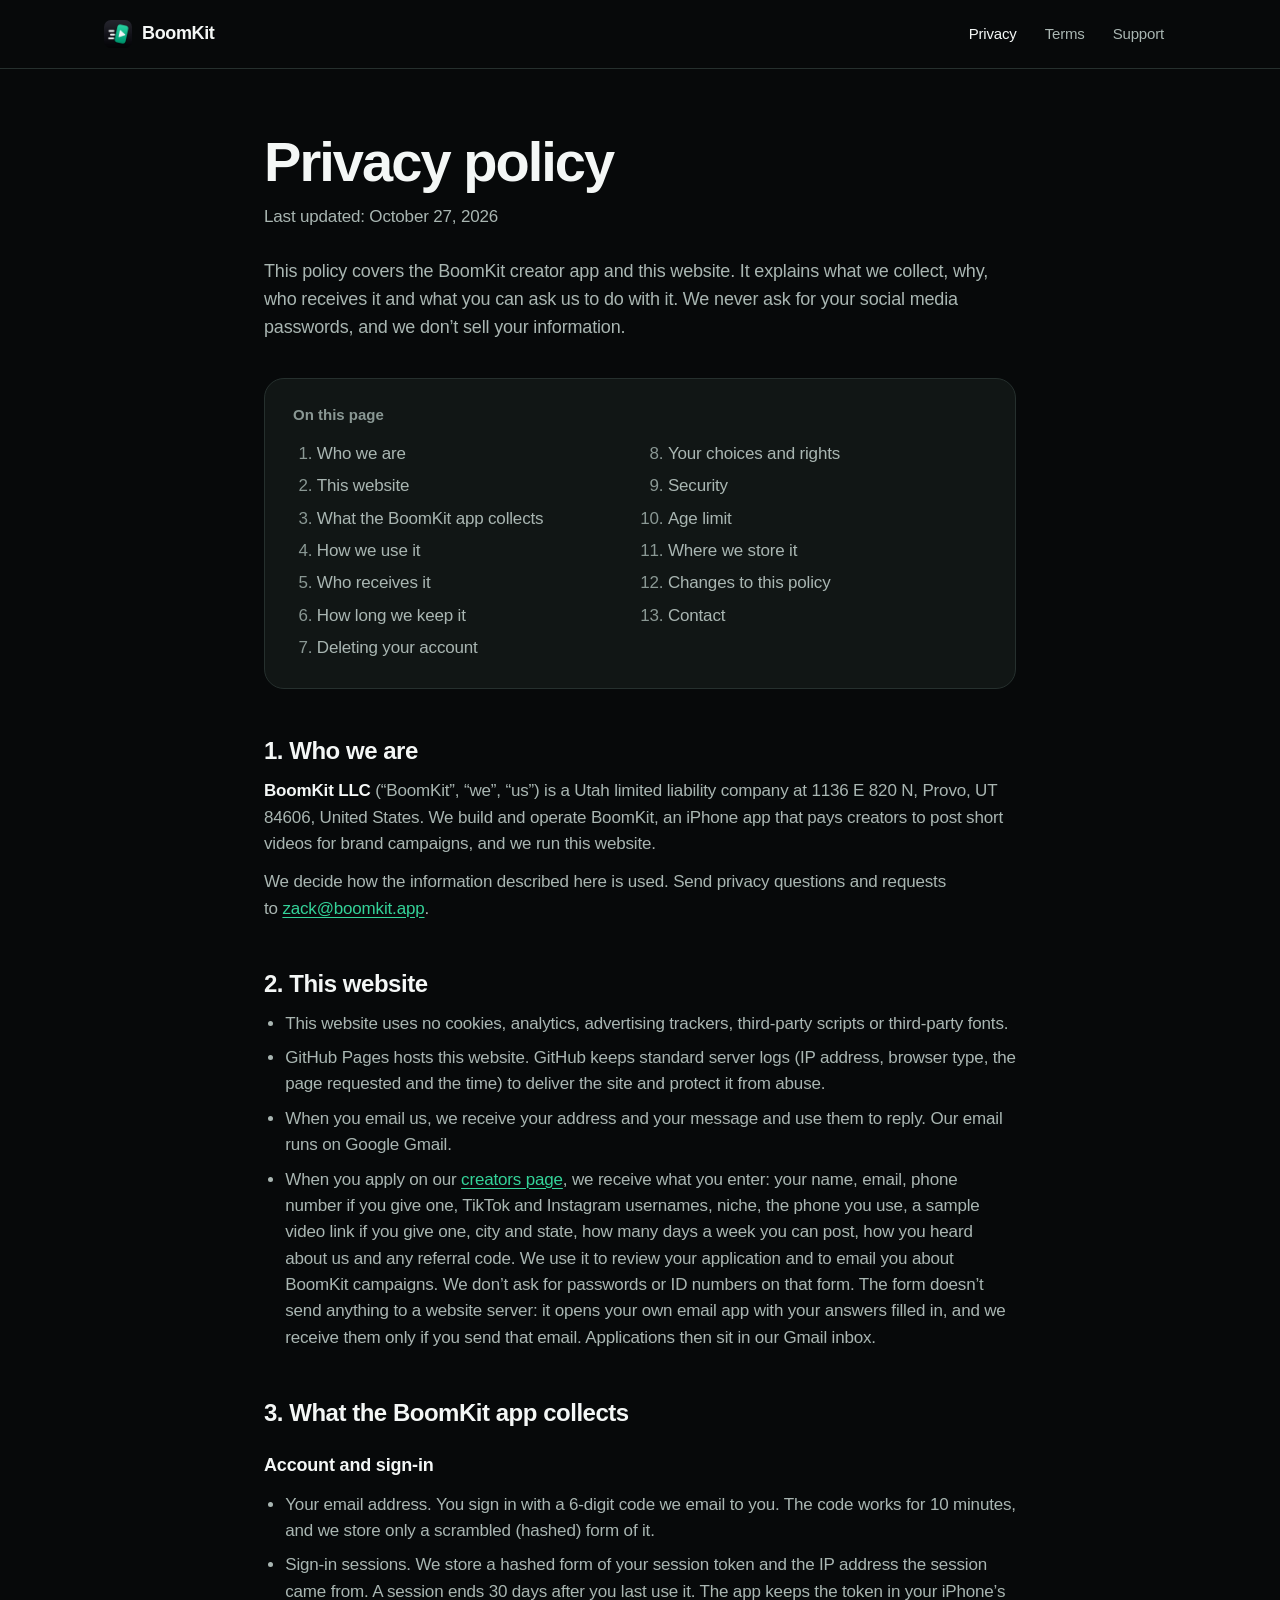
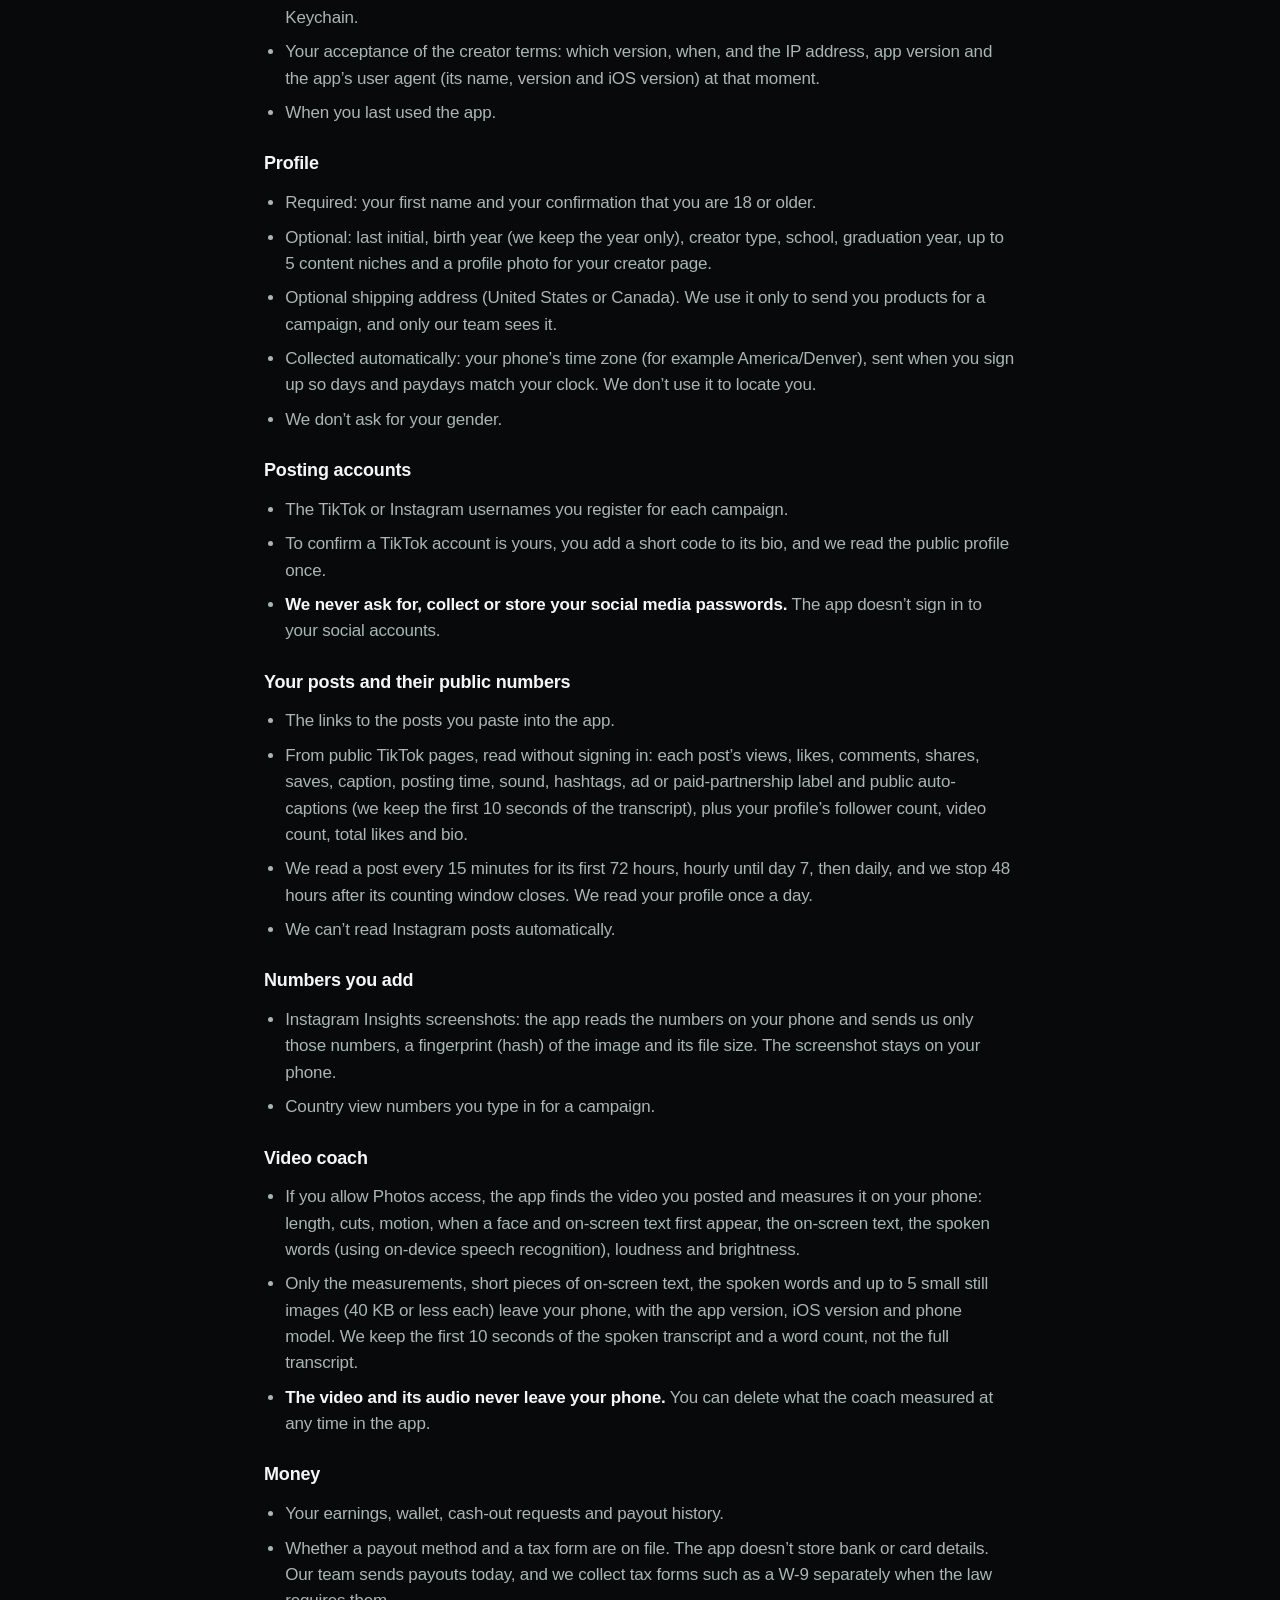
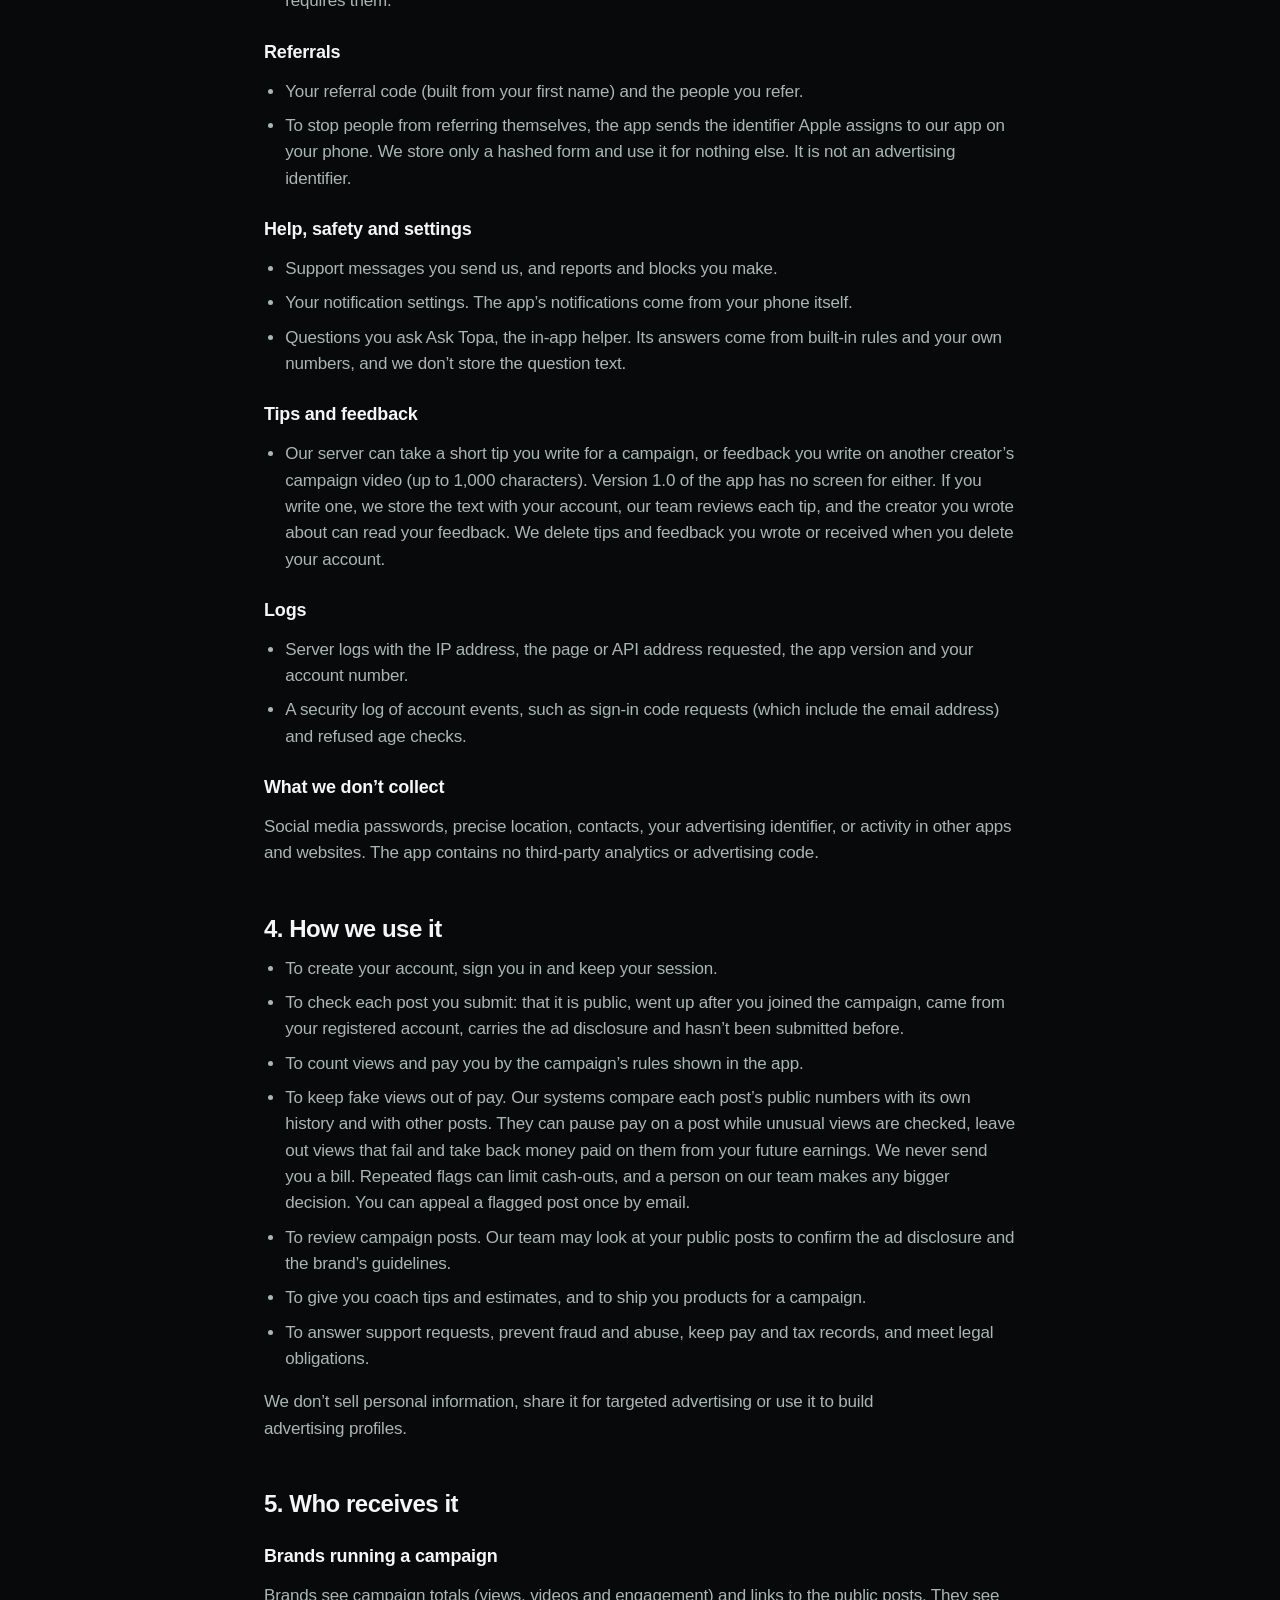
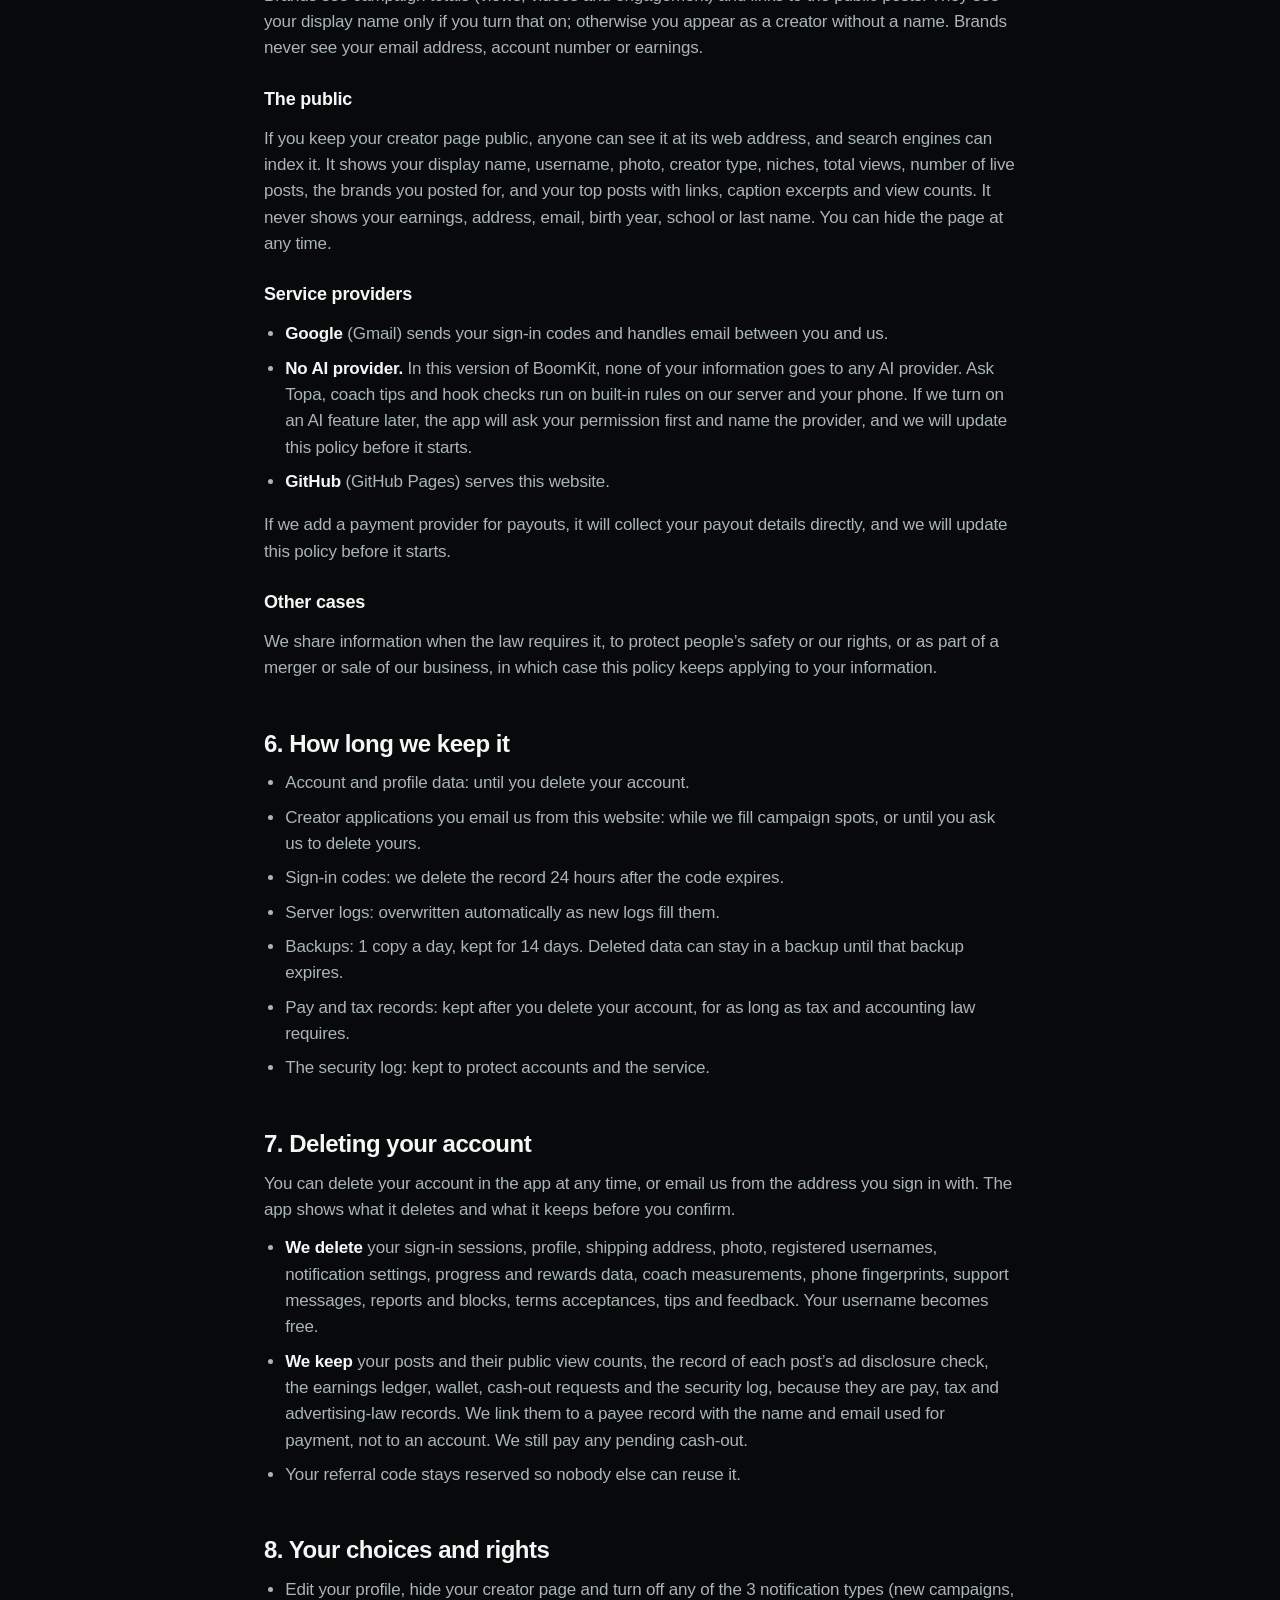
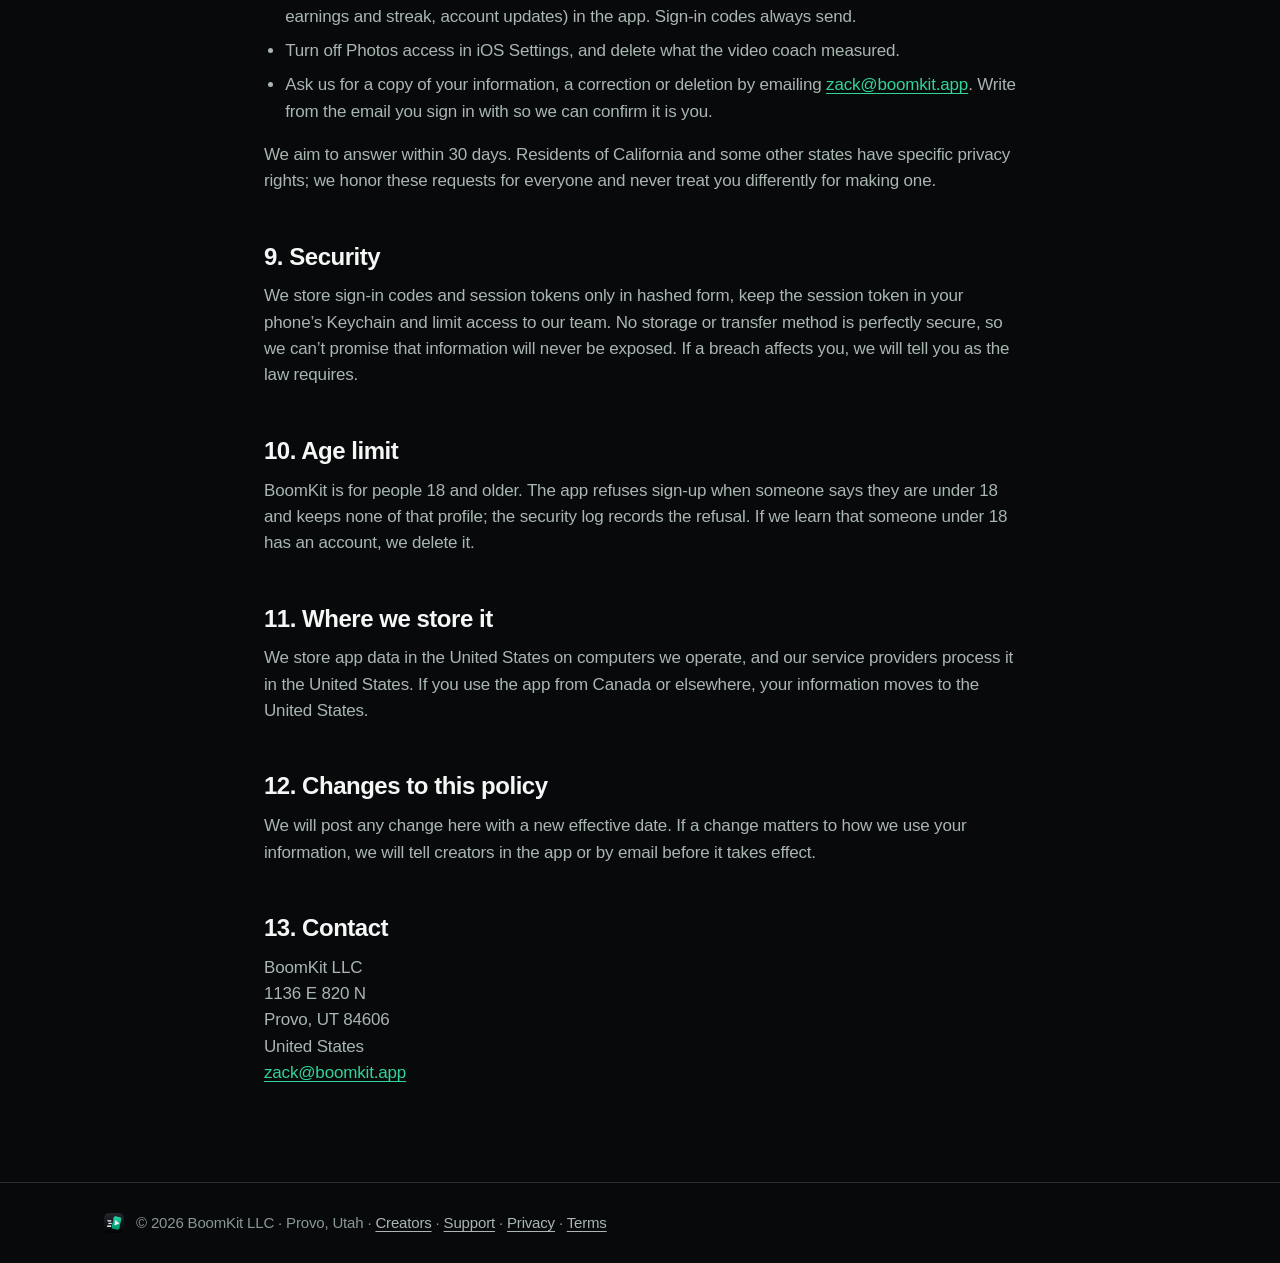
==== commit 90c4a753: "Contractor agreement page; support address zack@boomkit.app Co-Authored-By: Claude Opus 5.5 <noreply" ====
--- a/privacy/index.html
+++ b/privacy/index.html
@@ -5,7 +5,7 @@
   Canvas/app/appstore/PRIVACY-LABELS.md maps each claim to the code). BoomKit LLC operates the app since 2026-10-27.
   Points to settle: the app server runs on Zack's Mac mini, so no encryption-in-transit claim yet; Gmail sends sign-in
   codes; the security log has no deletion period; the 30-day answer time; no retention period for emailed creator
-  applications; the contact address is Zack's Gmail until zack@boomkit.app exists (assets/contact.js).
+  applications. The contact address is zack@boomkit.app (Google Workspace) since 2026-10-28 (assets/contact.js).
 -->
 <html lang="en">
 <head>
